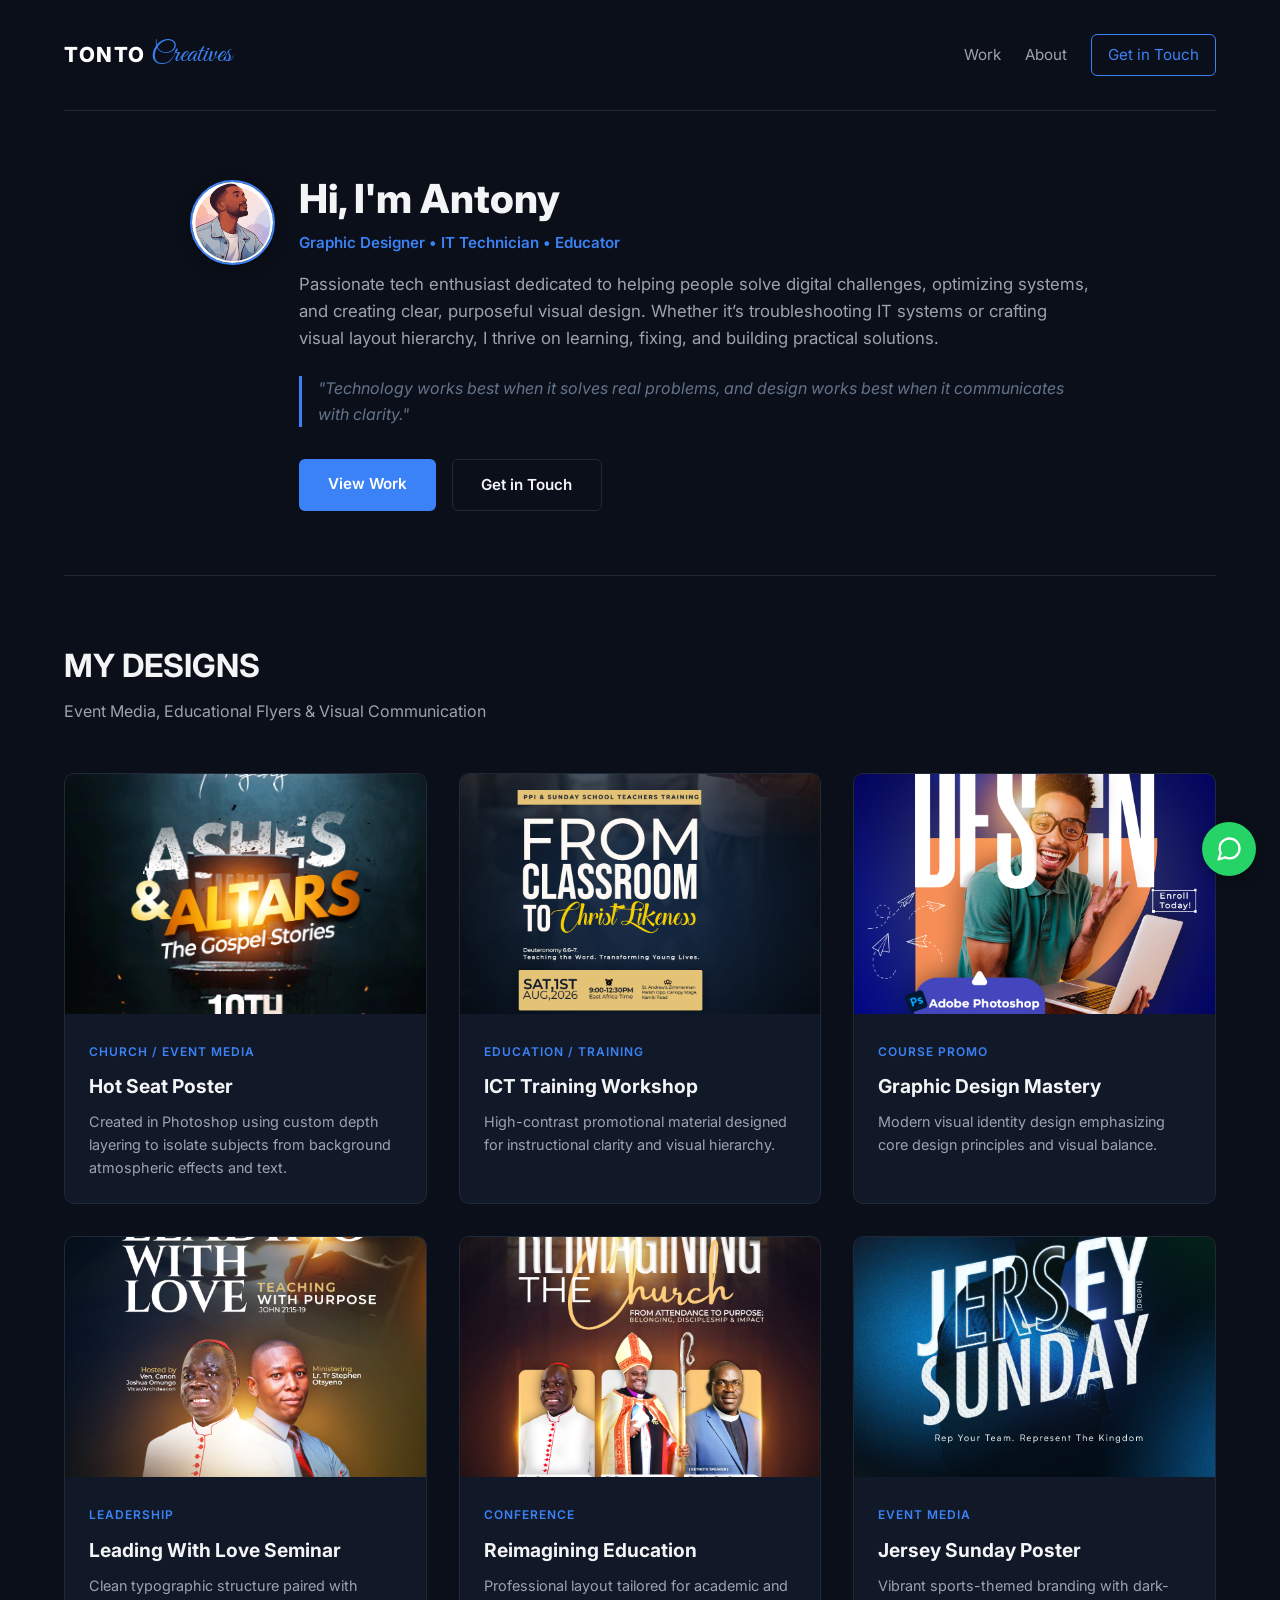
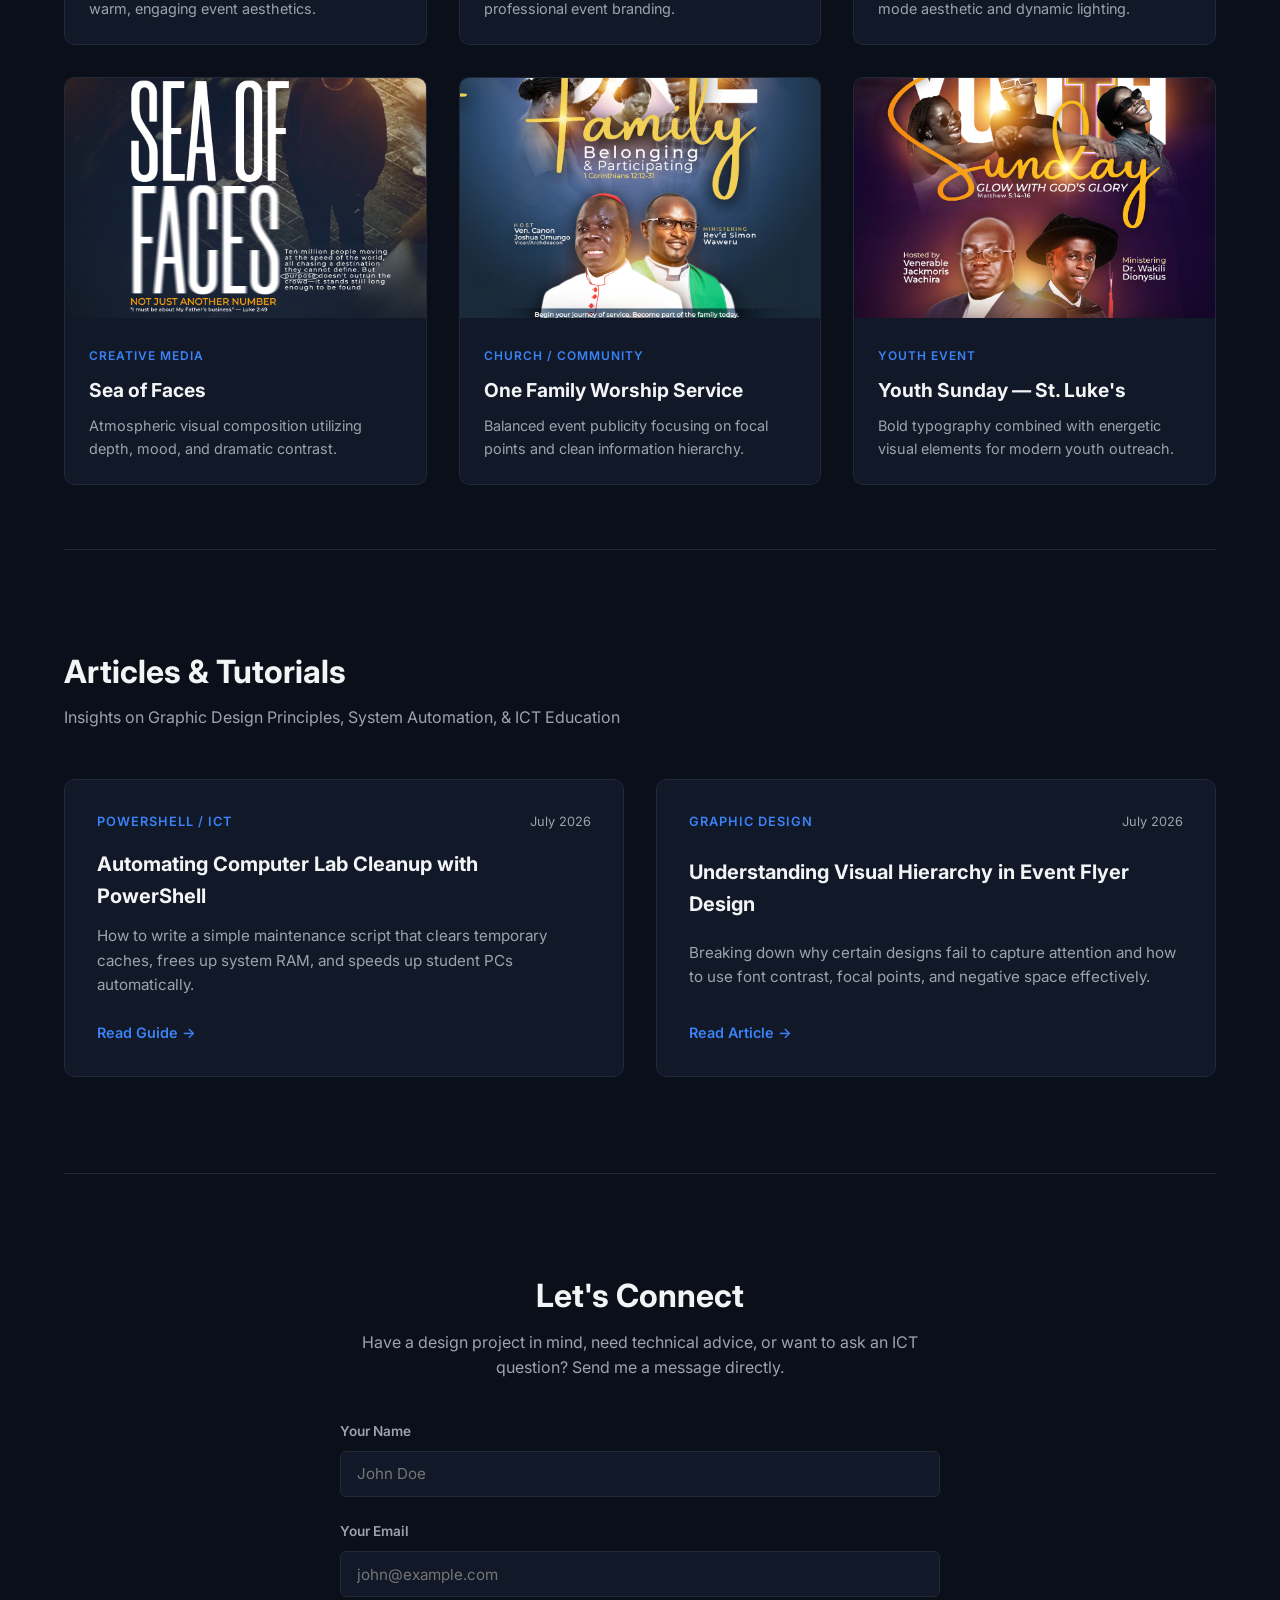
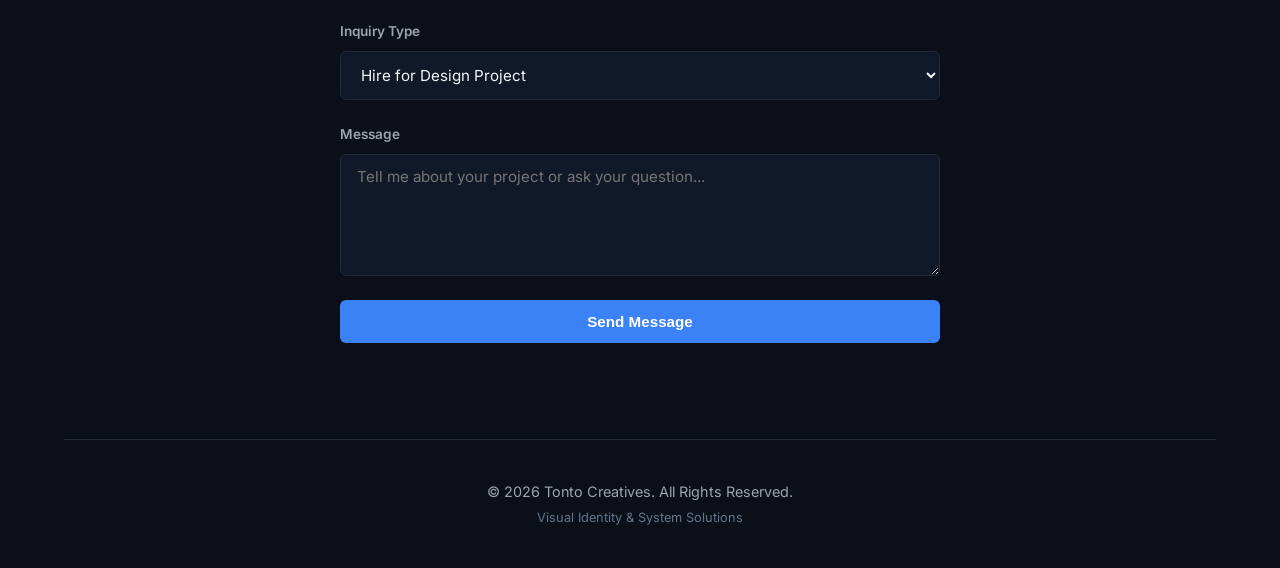
==== index.html @ 59b58585 "Force fix branding header and custom footer" ====
<!DOCTYPE html>
<html lang="en">
<head>
    <meta charset="UTF-8">
    <meta name="viewport" content="width=device-width, initial-scale=1.0">
    <title>Tonto Creatives | Visual Identity & Digital Solutions</title>
    
    <link rel="stylesheet" href="style.css">
    <link rel="preconnect" href="https://fonts.googleapis.com">
    <link rel="preconnect" href="https://fonts.gstatic.com" crossorigin>
    <link href="https://fonts.googleapis.com/css2?family=Great+Vibes&family=Inter:wght@300;400;600;800&display=swap" rel="stylesheet">
</head>
<body>

    <!-- ============================================ -->
    <!--              HEADER NAVIGATION               -->
    <!-- ============================================ -->
    <nav>
    <a href="#" class="nav-logo">TONTO <span class="logo-script">Creatives</span></a>
    <div class="nav-links">
        <a href="#work">Work</a>
        <a href="about.html">About</a>
        <a href="#contact" class="nav-cta">Get in Touch</a>
    </div>
</nav>


    <!-- ============================================ -->
    <!--                  HERO SECTION                -->
    <!-- ============================================ -->
    <section class="hero">
        <div class="hero-container">
            
            <div class="profile-avatar">
                <img src="images/profile.jpg" alt="Antony - Graphic Designer & IT Technician">
            </div>
            
            <div class="hero-text">
                <h1>Hi, I'm Antony</h1>
                <p class="hero-subtitle">Graphic Designer • IT Technician • Educator</p>
                
                <p class="hero-bio">
                    Passionate tech enthusiast dedicated to helping people solve digital challenges, 
                    optimizing systems, and creating clear, purposeful visual design. Whether it’s 
                    troubleshooting IT systems or crafting visual layout hierarchy, I thrive on learning, 
                    fixing, and building practical solutions.
                </p>

                <blockquote class="hero-quote">
                    "Technology works best when it solves real problems, and design works best when it communicates with clarity."
                </blockquote>

                <div class="hero-cta">
                    <a href="#work" class="btn primary">View Work</a>
                    <a href="#contact" class="btn secondary">Get in Touch</a>
                </div>
            </div>

        </div>
    </section>


    <!-- ============================================ -->
    <!--              PORTFOLIO SECTION               -->
    <!-- ============================================ -->
    <section id="work" class="portfolio-section">
        <div class="section-header">
            <h2>MY DESIGNS</h2>
            <p>Event Media, Educational Flyers & Visual Communication</p>
        </div>

        <!-- Dynamic Grid: Rendered automatically by script.js -->
        <div id="portfolio-grid" class="portfolio-grid"></div>
    </section>


    <!-- ============================================ -->
    <!--            BLOG & GUIDES SECTION             -->
    <!-- ============================================ -->
    <section id="blog" class="blog-section">
        <div class="section-header">
            <h2>Articles & Tutorials</h2>
            <p>Insights on Graphic Design Principles, System Automation, & ICT Education</p>
        </div>

        <div class="blog-grid">
            
            <article class="blog-card">
                <div class="blog-meta">
                    <span class="blog-tag">PowerShell / ICT</span>
                    <span class="blog-date">July 2026</span>
                </div>
                <h3>Automating Computer Lab Cleanup with PowerShell</h3>
                <p>How to write a simple maintenance script that clears temporary caches, frees up system RAM, and speeds up student PCs automatically.</p>
                <a href="pc-maintenance-guide.html" class="read-more">Read Guide &rarr;</a>
            </article>

            <article class="blog-card">
                <div class="blog-meta">
                    <span class="blog-tag">Graphic Design</span>
                    <span class="blog-date">July 2026</span>
                </div>
                <h3>Understanding Visual Hierarchy in Event Flyer Design</h3>
                <p>Breaking down why certain designs fail to capture attention and how to use font contrast, focal points, and negative space effectively.</p>
                <a href="#" class="read-more">Read Article &rarr;</a>
            </article>

        </div>
    </section>


    <!-- ============================================ -->
    <!--              CONTACT FORM SECTION            -->
    <!-- ============================================ -->
    <section id="contact" class="contact-section">
        <div class="contact-container">
            <h2>Let's Connect</h2>
            <p>Have a design project in mind, need technical advice, or want to ask an ICT question? Send me a message directly.</p>
            
            <form class="contact-form" action="https://formspree.io/f/xgogbpye" method="POST">
                <div class="form-group">
                    <label for="name">Your Name</label>
                    <input type="text" id="name" name="name" placeholder="John Doe" required>
                </div>
                
                <div class="form-group">
                    <label for="email">Your Email</label>
                    <input type="email" id="email" name="email" placeholder="john@example.com" required>
                </div>

                <div class="form-group">
                    <label for="type">Inquiry Type</label>
                    <select id="type" name="type">
                        <option value="design-project">Hire for Design Project</option>
                        <option value="advice">Request Design Feedback / Advice</option>
                        <option value="ict-question">ICT / System Automation Question</option>
                    </select>
                </div>

                <div class="form-group">
                    <label for="message">Message</label>
                    <textarea id="message" name="message" rows="5" placeholder="Tell me about your project or ask your question..." required></textarea>
                </div>

                <button type="submit" class="btn primary">Send Message</button>
            </form>
        </div>
    </section>


    <!-- ============================================ -->
    <!--                    FOOTER                    -->
    <!-- ============================================ -->
   <footer>
    <div class="footer-container">
        <p>&copy; 2026 Tonto Creatives. All Rights Reserved.</p>
        <p class="footer-subtext">Visual Identity & System Solutions</p>
    </div>
</footer>


    <!-- ============================================ -->
    <!--             IMAGE LIGHTBOX MODAL             -->
    <!-- ============================================ -->
    <div id="image-modal" class="modal">
        <span class="modal-close">&times;</span>
        <div class="modal-content-container">
            <img class="modal-content" id="modal-img" alt="Poster Preview">
            <div class="modal-actions">
                <button id="like-btn" class="like-button">
                    <span class="heart-icon">♥</span> <span id="like-count">Like</span>
                </button>
            </div>
        </div>
    </div>


    <!-- ============================================ -->
    <!--          FLOATING WHATSAPP BUTTON            -->
    <!-- ============================================ -->
    <a href="https://wa.me/254715836373?text=Hi%20Antony,%20I%20saw%20your%20portfolio%20and%20would%20like%20to%20discuss%20a%20project." 
       target="_blank" 
       rel="noopener noreferrer" 
       class="whatsapp-float" 
       aria-label="Chat on WhatsApp">
        <svg xmlns="http://www.w3.org/2000/svg" width="28" height="28" viewBox="0 0 24 24" fill="none" stroke="currentColor" stroke-width="2" stroke-linecap="round" stroke-linejoin="round">
            <path d="M21 11.5a8.38 8.38 0 0 1-.9 3.8 8.5 8.5 0 0 1-7.6 4.7 8.38 8.38 0 0 1-3.8-.9L3 21l1.9-5.7a8.38 8.38 0 0 1-.9-3.8 8.5 8.5 0 0 1 4.7-7.6 8.38 8.38 0 0 1 3.8-.9h.5a8.48 8.48 0 0 1 8 8v.5z"></path>
        </svg>
    </a>

    <!-- Load JavaScript at bottom of body for fast rendering -->
    <script src="script.js"></script>
</body>
</html>
---- style.css ----
/* ==========================================================================
   1. GLOBAL VARIABLES & DESIGN SYSTEM
   ========================================================================== */
:root {
    --bg-color: #0b0f19;
    --card-bg: #111827;
    --text-primary: #f3f4f6;
    --text-secondary: #9ca3af;
    --text-muted: #64748b;
    --accent: #3b82f6;
    --accent-hover: #60a5fa;
    --border-color: #1f2937;
    --font-main: 'Inter', -apple-system, BlinkMacSystemFont, sans-serif;
    --font-script: 'Great Vibes', cursive;
}

/* Base Reset */
* {
    margin: 0;
    padding: 0;
    box-sizing: border-box;
}

body {
    background-color: var(--bg-color);
    color: var(--text-primary);
    font-family: var(--font-main);
    line-height: 1.6;
    padding: 0 5%;
}


/* ==========================================================================
   2. HEADER & NAVIGATION
   ========================================================================== */
nav {
    display: flex;
    justify-content: space-between;
    align-items: center;
    padding: 2rem 0;
    border-bottom: 1px solid var(--border-color);
    gap: 1rem;
    flex-wrap: wrap;
}

/* Studio Logo Branding */
.nav-logo {
    font-family: var(--font-main);
    font-weight: 800;
    font-size: 1.3rem;
    letter-spacing: 1.5px;
    text-decoration: none;
    color: #ffffff;
    display: flex;
    align-items: center;
    gap: 0.35rem;
    white-space: nowrap;
}

/* Script Font for "Creatives" */
.logo-script {
    font-family: var(--font-script);
    font-weight: 400;
    font-size: 1.8rem;
    color: var(--accent);
    text-transform: none;
    letter-spacing: 0;
}

.nav-links {
    display: flex;
    align-items: center;
    gap: 1.5rem;
    flex-wrap: wrap;
}

.nav-links a {
    color: var(--text-secondary);
    text-decoration: none;
    font-size: 0.95rem;
    transition: color 0.3s ease;
    white-space: nowrap;
}

.nav-links a:hover {
    color: var(--text-primary);
}

.nav-cta {
    border: 1px solid var(--accent);
    padding: 0.5rem 1rem;
    border-radius: 6px;
    color: var(--accent) !important;
    white-space: nowrap;
    transition: all 0.3s ease;
}

.nav-cta:hover {
    background-color: var(--accent);
    color: #ffffff !important;
}


/* ==========================================================================
   3. HERO SECTION
   ========================================================================== */
.hero {
    padding: 4rem 0;
}

.hero-container {
    display: flex;
    flex-direction: row;
    align-items: flex-start;
    gap: 1.5rem;
    max-width: 900px;
    margin: 0 auto;
}

.profile-avatar {
    width: 85px;
    height: 85px;
    aspect-ratio: 1 / 1;
    border-radius: 50%;
    overflow: hidden;
    border: 2px solid var(--accent);
    box-shadow: 0 4px 15px rgba(0, 0, 0, 0.3);
    flex-shrink: 0;
    margin-top: 5px;
}

.profile-avatar img {
    width: 100%;
    height: 100%;
    display: block;
    object-fit: cover;
    object-position: center;
}

.hero-text {
    flex: 1;
}

.tagline {
    color: var(--accent);
    font-weight: 600;
    font-size: 0.85rem;
    letter-spacing: 2px;
    margin-bottom: 0.5rem;
}

.hero h1 {
    font-size: 2.5rem;
    font-weight: 800;
    line-height: 1.2;
    margin-bottom: 0.5rem;
}

.hero-subtitle {
    color: var(--accent);
    font-weight: 600;
    font-size: 0.95rem;
    margin-bottom: 1rem;
}

.hero-bio {
    font-size: 1.05rem;
    color: var(--text-secondary);
    margin-bottom: 1.5rem;
}

.hero-quote {
    font-style: italic;
    color: var(--text-muted);
    border-left: 3px solid var(--accent);
    padding-left: 1rem;
    margin-bottom: 2rem;
}

.hero-cta {
    display: flex;
    gap: 1rem;
}


/* ==========================================================================
   4. BUTTON STYLES
   ========================================================================== */
.btn {
    display: inline-block;
    padding: 0.8rem 1.8rem;
    border-radius: 6px;
    text-decoration: none;
    font-weight: 600;
    font-size: 0.95rem;
    transition: all 0.3s ease;
    cursor: pointer;
    border: none;
    white-space: nowrap;
}

.btn.primary {
    background-color: var(--accent);
    color: #ffffff;
}

.btn.primary:hover {
    background-color: var(--accent-hover);
}

.btn.secondary {
    background-color: transparent;
    color: var(--text-primary);
    border: 1px solid var(--border-color);
}

.btn.secondary:hover {
    border-color: var(--text-secondary);
}


/* ==========================================================================
   5. PORTFOLIO SECTION
   ========================================================================== */
.portfolio-section {
    padding: 4rem 0;
    border-top: 1px solid var(--border-color);
}

.section-header {
    margin-bottom: 3rem;
}

.section-header h2 {
    font-size: 2rem;
    margin-bottom: 0.5rem;
}

.section-header p {
    color: var(--text-secondary);
}

.portfolio-grid {
    display: grid;
    grid-template-columns: repeat(auto-fit, minmax(320px, 1fr));
    gap: 2rem;
}

.portfolio-card {
    background-color: var(--card-bg);
    border: 1px solid var(--border-color);
    border-radius: 10px;
    overflow: hidden;
    transition: transform 0.3s ease, border-color 0.3s ease;
}

.portfolio-card:hover {
    transform: translateY(-5px);
    border-color: var(--accent);
}

.card-image img {
    width: 100%;
    height: 240px;
    object-fit: cover;
    display: block;
}

.card-info {
    padding: 1.5rem;
}

.card-info .category {
    font-size: 0.75rem;
    text-transform: uppercase;
    letter-spacing: 1px;
    color: var(--accent);
    font-weight: 600;
}

.card-info h3 {
    margin: 0.5rem 0;
    font-size: 1.2rem;
}

.card-info p {
    color: var(--text-secondary);
    font-size: 0.9rem;
}


/* ==========================================================================
   6. BLOG SECTION
   ========================================================================== */
.blog-section {
    padding: 6rem 0;
    border-top: 1px solid var(--border-color);
}

.blog-grid {
    display: grid;
    grid-template-columns: repeat(auto-fit, minmax(300px, 1fr));
    gap: 2rem;
}

.blog-card {
    background-color: var(--card-bg);
    border: 1px solid var(--border-color);
    padding: 2rem;
    border-radius: 10px;
    display: flex;
    flex-direction: column;
    justify-content: space-between;
    transition: border-color 0.3s ease;
}

.blog-card:hover {
    border-color: var(--accent);
}

.blog-meta {
    display: flex;
    justify-content: space-between;
    font-size: 0.8rem;
    margin-bottom: 1rem;
}

.blog-tag {
    color: var(--accent);
    font-weight: 600;
    text-transform: uppercase;
    letter-spacing: 1px;
}

.blog-date {
    color: var(--text-secondary);
}

.blog-card h3 {
    font-size: 1.25rem;
    margin-bottom: 0.75rem;
}

.blog-card p {
    color: var(--text-secondary);
    font-size: 0.95rem;
    margin-bottom: 1.5rem;
}

.read-more {
    color: var(--accent);
    text-decoration: none;
    font-weight: 600;
    font-size: 0.9rem;
}


/* ==========================================================================
   7. CONTACT SECTION & FORMS
   ========================================================================== */
.contact-section {
    padding: 6rem 0;
    border-top: 1px solid var(--border-color);
}

.contact-container {
    max-width: 600px;
    margin: 0 auto;
}

.contact-container h2 {
    font-size: 2rem;
    margin-bottom: 0.5rem;
    text-align: center;
}

.contact-container p {
    color: var(--text-secondary);
    text-align: center;
    margin-bottom: 2.5rem;
}

.contact-form {
    display: flex;
    flex-direction: column;
    gap: 1.5rem;
}

.form-group {
    display: flex;
    flex-direction: column;
    gap: 0.5rem;
}

.form-group label {
    font-size: 0.85rem;
    font-weight: 600;
    color: var(--text-secondary);
}

.form-group input,
.form-group select,
.form-group textarea {
    background-color: var(--card-bg);
    border: 1px solid var(--border-color);
    color: var(--text-primary);
    padding: 0.8rem 1rem;
    border-radius: 6px;
    font-family: inherit;
    font-size: 0.95rem;
}

.form-group input:focus,
.form-group select:focus,
.form-group textarea:focus {
    outline: none;
    border-color: var(--accent);
}


/* ==========================================================================
   8. AUTHOR BIO BOX (FOR BLOG / TUTORIAL PAGES)
   ========================================================================== */
.author-box {
    display: flex;
    align-items: center;
    gap: 1.5rem;
    background: #0f172a;
    border: 1px solid #1e293b;
    border-radius: 8px;
    padding: 1.75rem;
    margin: 3rem 0;
}

.author-avatar {
    width: 80px;
    height: 80px;
    max-width: 100%;
    border-radius: 50%;
    object-fit: cover;
    border: 2px solid var(--accent);
    flex-shrink: 0;
}

.author-label {
    font-size: 0.75rem;
    font-weight: 800;
    color: var(--accent);
    letter-spacing: 0.05em;
}

.author-name {
    font-size: 1.25rem;
    color: #ffffff;
    margin: 0.25rem 0 0.5rem 0;
}

.author-bio {
    color: var(--text-secondary);
    font-size: 0.95rem;
    line-height: 1.5;
    margin-bottom: 0.75rem;
}

.author-links {
    font-size: 0.875rem;
}

.author-links a {
    color: var(--accent-hover);
    text-decoration: none;
    font-weight: 600;
}

.author-links a:hover {
    text-decoration: underline;
}


/* ==========================================================================
   9. LIGHTBOX MODAL
   ========================================================================== */
.modal {
    display: none;
    position: fixed;
    z-index: 2000;
    padding-top: 30px;
    left: 0;
    top: 0;
    width: 100%;
    height: 100%;
    overflow: auto;
    background-color: rgba(0, 0, 0, 0.9);
    backdrop-filter: blur(5px);
}

.modal-content-container {
    margin: auto;
    display: flex;
    flex-direction: column;
    align-items: center;
    max-width: 90%;
    max-height: 85vh;
}

.modal-content {
    max-width: 100%;
    max-height: 75vh;
    border-radius: 8px;
    box-shadow: 0 10px 30px rgba(0,0,0,0.8);
    object-fit: contain;
}

.modal-close {
    position: absolute;
    top: 15px;
    right: 35px;
    color: #f1f1f1;
    font-size: 40px;
    font-weight: bold;
    cursor: pointer;
}

.modal-close:hover {
    color: var(--accent);
}

.modal-actions {
    margin-top: 15px;
}

.like-button {
    background-color: var(--card-bg);
    border: 1px solid var(--border-color);
    color: var(--text-primary);
    padding: 0.6rem 1.5rem;
    border-radius: 30px;
    font-size: 1rem;
    cursor: pointer;
    display: flex;
    align-items: center;
    gap: 8px;
    transition: all 0.3s ease;
}

.like-button .heart-icon {
    font-size: 1.2rem;
    color: var(--text-secondary);
}

.like-button.liked {
    border-color: #ef4444;
    background-color: rgba(239, 68, 68, 0.1);
}

.like-button.liked .heart-icon {
    color: #ef4444;
    transform: scale(1.2);
}


/* ==========================================================================
   10. WHATSAPP INTEGRATION
   ========================================================================== */
.whatsapp-btn {
    background-color: #25D366;
    color: #ffffff;
    font-weight: 600;
    padding: 0.75rem 1.5rem;
    border-radius: 6px;
    text-decoration: none;
    display: inline-flex;
    align-items: center;
    gap: 0.5rem;
    transition: background-color 0.2s ease, transform 0.2s ease;
}

.whatsapp-btn:hover {
    background-color: #1da851;
    transform: translateY(-2px);
}

.whatsapp-float {
    position: fixed;
    bottom: 24px;
    right: 24px;
    width: 54px;
    height: 54px;
    background-color: #25D366;
    color: #ffffff;
    border-radius: 50%;
    display: flex;
    align-items: center;
    justify-content: center;
    box-shadow: 0 4px 12px rgba(0, 0, 0, 0.3);
    z-index: 1000;
    transition: transform 0.2s ease, background-color 0.2s ease;
}

.whatsapp-float:hover {
    background-color: #1da851;
    transform: scale(1.1);
}


/* ==========================================================================
   11. FOOTER
   ========================================================================== */
footer {
    padding: 2.5rem 0;
    text-align: center;
    border-top: 1px solid var(--border-color);
    color: var(--text-secondary);
    font-size: 0.9rem;
}

.footer-subtext {
    font-size: 0.8rem;
    margin-top: 0.3rem;
    color: var(--text-muted);
}


/* ==========================================================================
   12. MEDIA QUERIES (MOBILE RESPONSIVENESS)
   ========================================================================== */
@media (max-width: 768px) {
    nav {
        flex-direction: column;
        align-items: flex-start;
    }

    .nav-links {
        margin-top: 1rem;
        width: 100%;
    }

    .hero-container {
        flex-direction: column;
        align-items: center;
        text-align: center;
    }

    .hero-cta {
        flex-direction: column;
    }

    .btn {
        width: 100%;
        text-align: center;
    }
}

@media (max-width: 600px) {
    .author-box {
        flex-direction: column;
        text-align: center;
        padding: 1.25rem;
    }

    .author-avatar {
        width: 64px;
        height: 64px;
    }
}
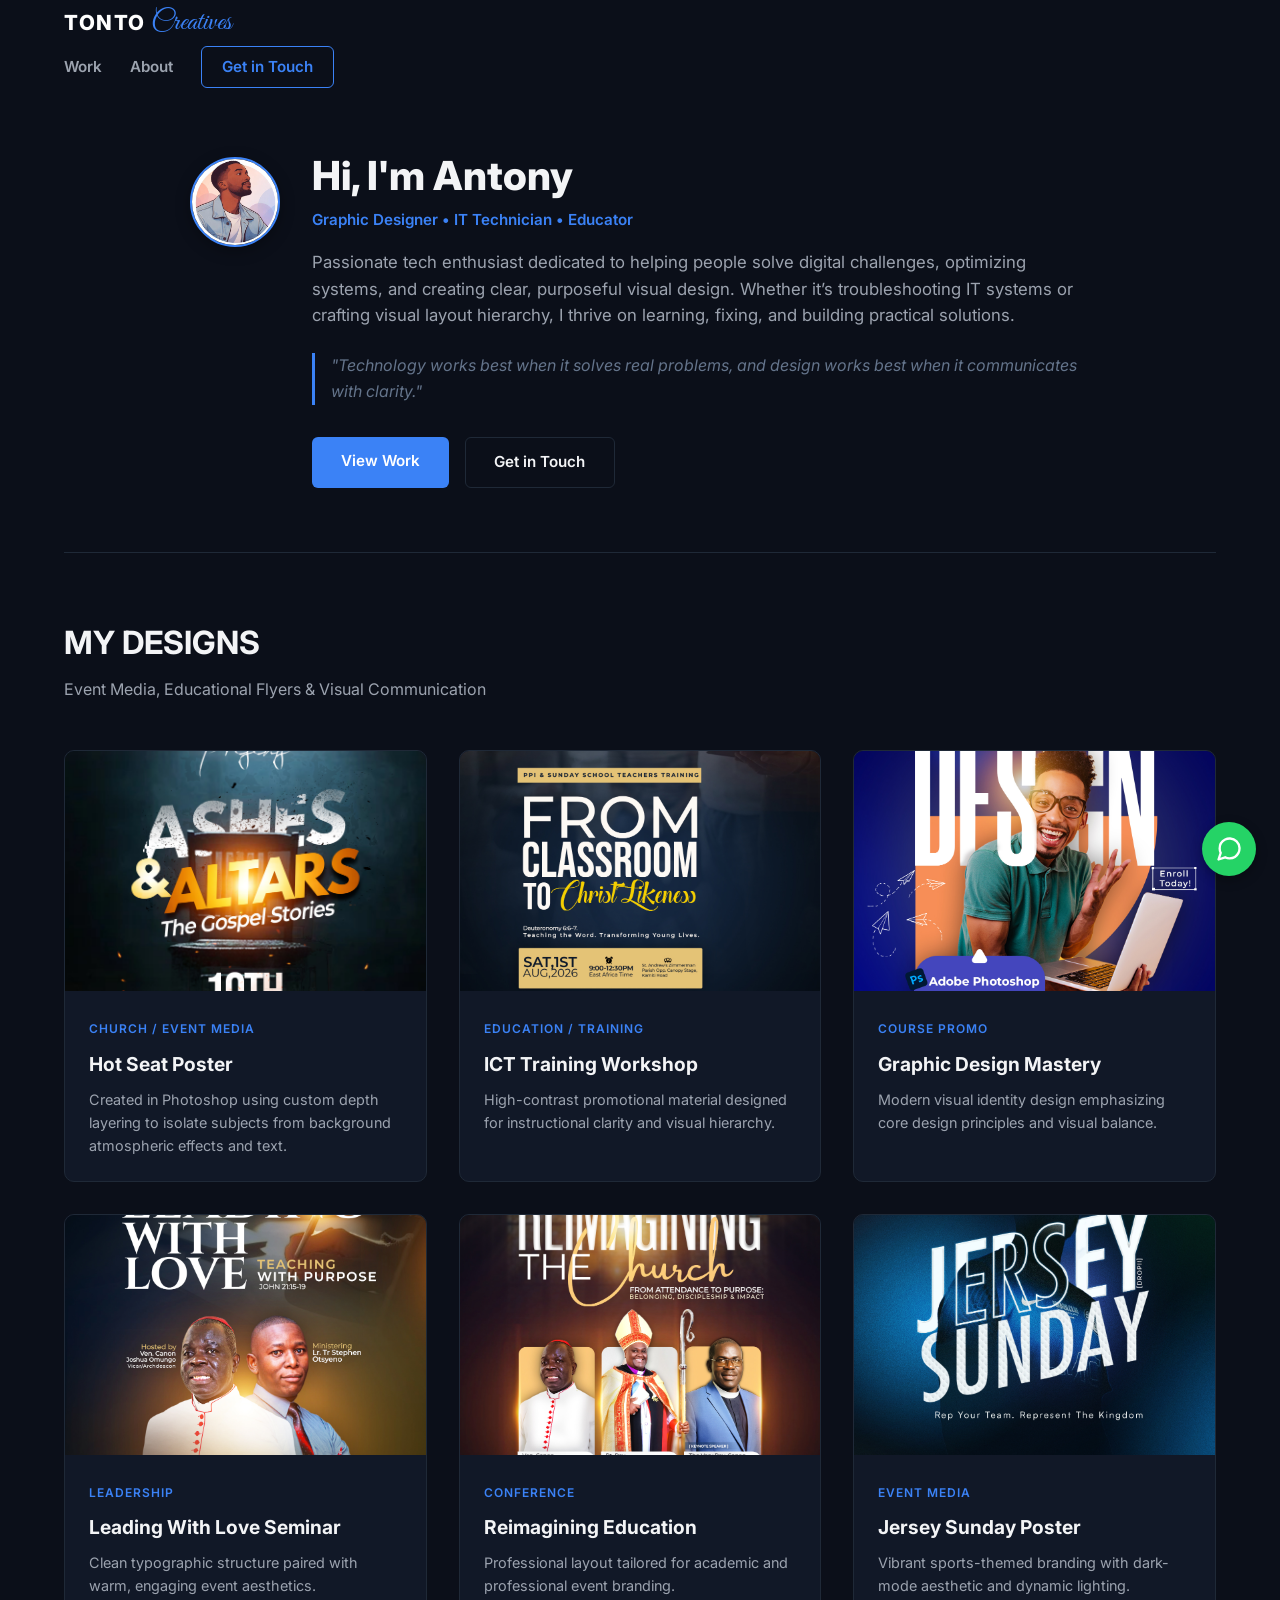
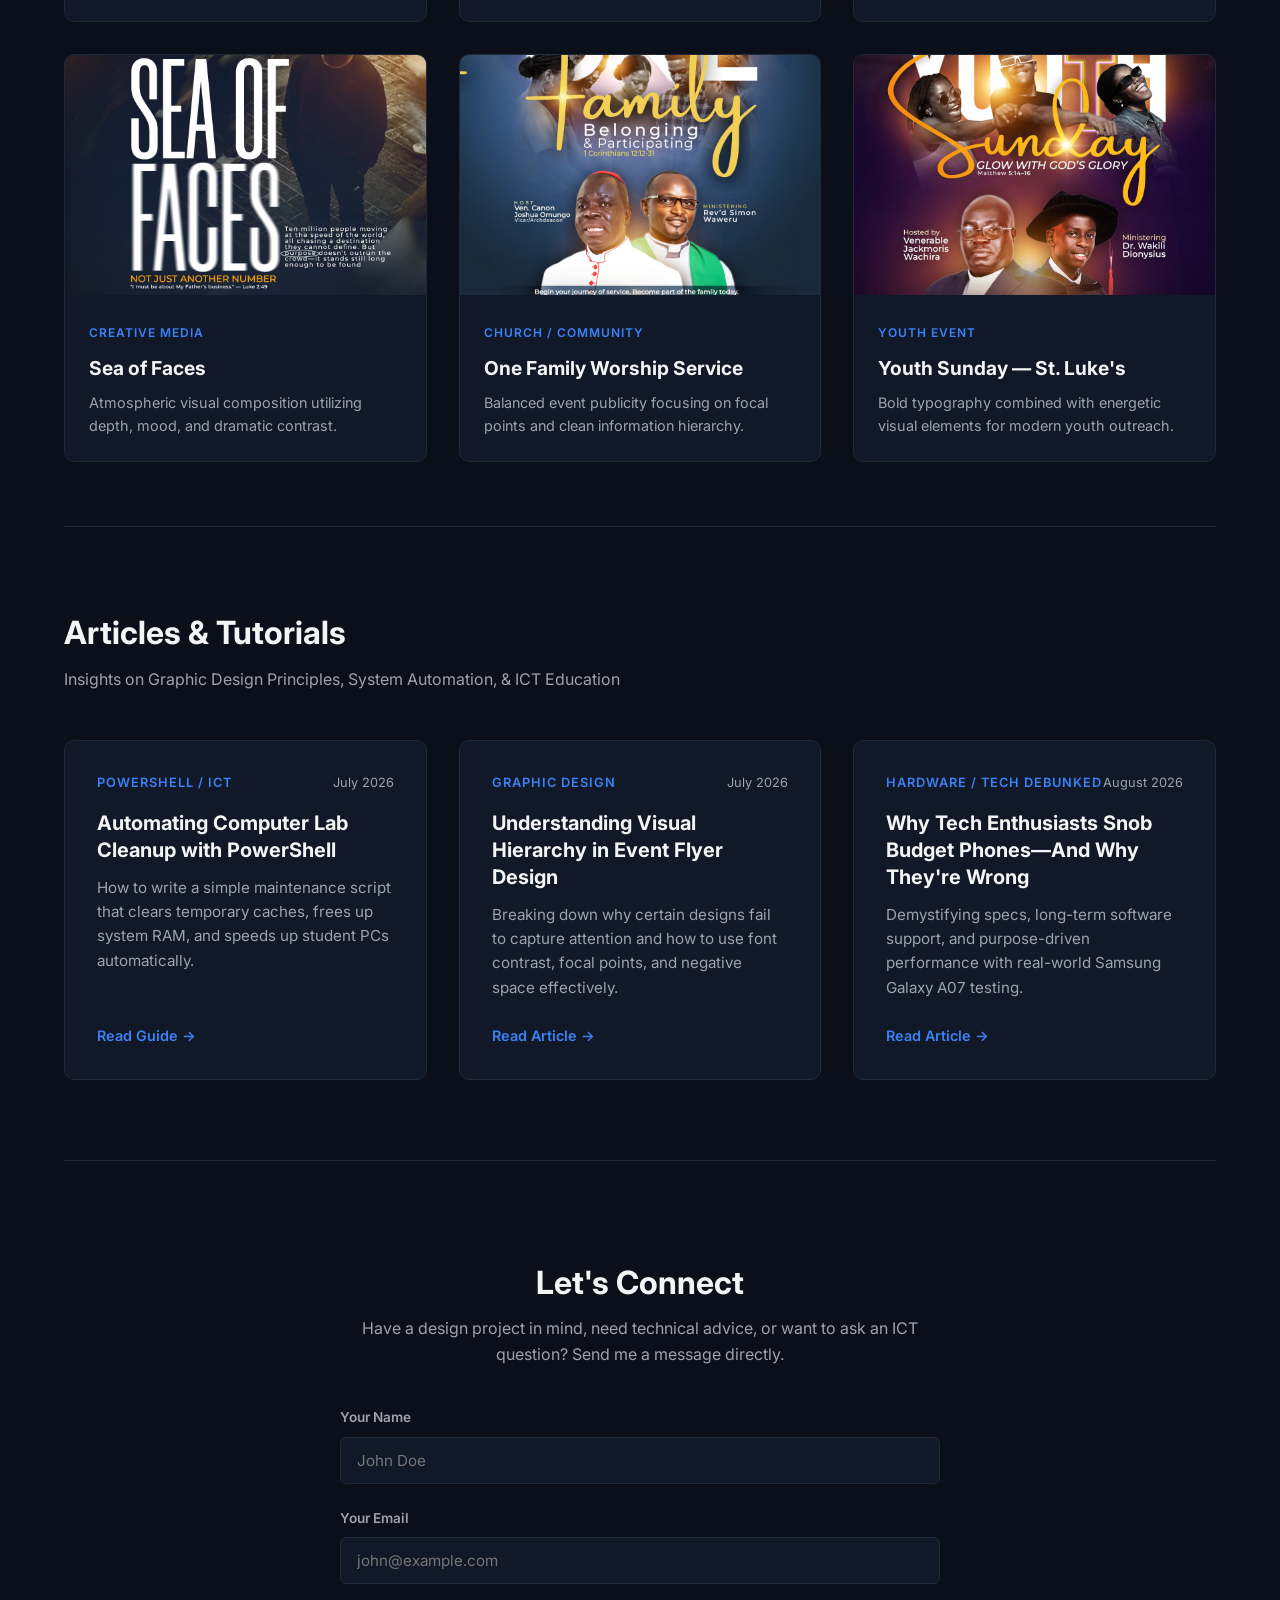
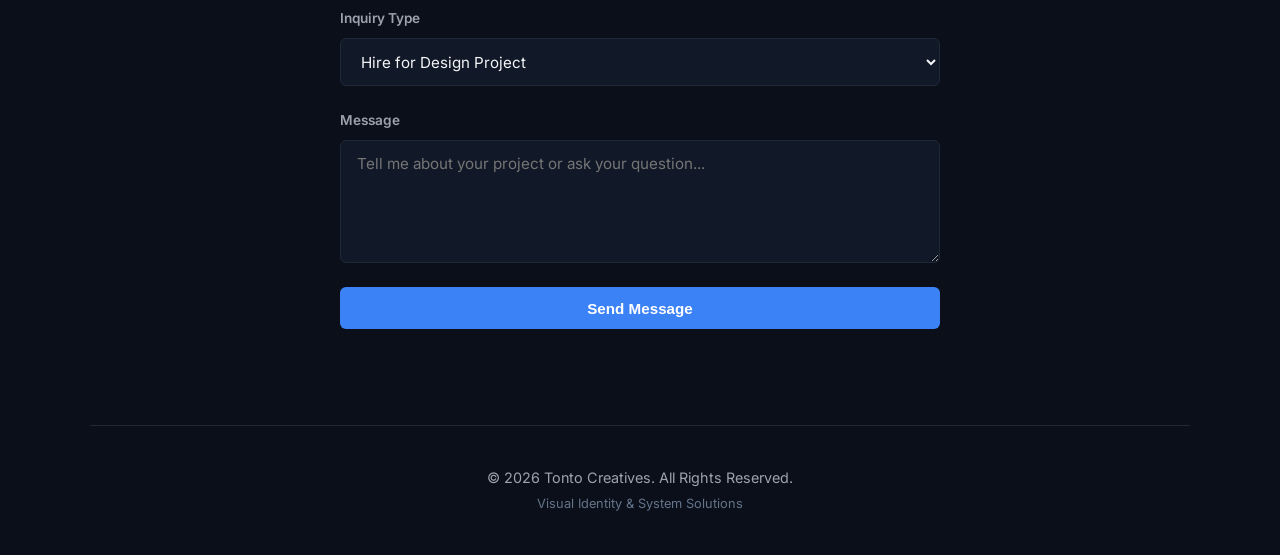
==== commit 8137434b: "Fix navbar html structure across pages and add Samsung A07 article card" ====
--- a/index.html
+++ b/index.html
@@ -15,12 +15,14 @@
     <!-- ============================================ -->
     <!--              HEADER NAVIGATION               -->
     <!-- ============================================ -->
-    <nav>
-    <a href="#" class="nav-logo">TONTO <span class="logo-script">Creatives</span></a>
+<nav>
+    <a href="index.html" class="nav-logo">
+        TONTO <span class="logo-script">Creatives</span>
+    </a>
     <div class="nav-links">
-        <a href="#work">Work</a>
+        <a href="index.html#work">Work</a>
         <a href="about.html">About</a>
-        <a href="#contact" class="nav-cta">Get in Touch</a>
+        <a href="index.html#contact" class="nav-cta">Get in Touch</a>
     </div>
 </nav>
 
@@ -77,35 +79,56 @@
     <!-- ============================================ -->
     <!--            BLOG & GUIDES SECTION             -->
     <!-- ============================================ -->
-    <section id="blog" class="blog-section">
-        <div class="section-header">
-            <h2>Articles & Tutorials</h2>
-            <p>Insights on Graphic Design Principles, System Automation, & ICT Education</p>
-        </div>
-
-        <div class="blog-grid">
-            
-            <article class="blog-card">
+  <!-- Blog / Writing Section -->
+<section id="blog" class="blog-section">
+    <div class="section-header">
+        <h2>Articles & Tutorials</h2>
+        <p>Insights on Graphic Design Principles, System Automation, & ICT Education</p>
+    </div>
+
+    <div class="blog-grid">
+        
+        <!-- Card 1: PowerShell Lab Cleanup -->
+        <article class="blog-card">
+            <div>
                 <div class="blog-meta">
-                    <span class="blog-tag">PowerShell / ICT</span>
+                    <span class="blog-tag">POWERSHELL / ICT</span>
                     <span class="blog-date">July 2026</span>
                 </div>
                 <h3>Automating Computer Lab Cleanup with PowerShell</h3>
                 <p>How to write a simple maintenance script that clears temporary caches, frees up system RAM, and speeds up student PCs automatically.</p>
-                <a href="pc-maintenance-guide.html" class="read-more">Read Guide &rarr;</a>
-            </article>
-
-            <article class="blog-card">
+            </div>
+            <a href="article.html" class="read-more">Read Guide &rarr;</a>
+        </article>
+
+        <!-- Card 2: Visual Hierarchy -->
+        <article class="blog-card">
+            <div>
                 <div class="blog-meta">
-                    <span class="blog-tag">Graphic Design</span>
+                    <span class="blog-tag">GRAPHIC DESIGN</span>
                     <span class="blog-date">July 2026</span>
                 </div>
                 <h3>Understanding Visual Hierarchy in Event Flyer Design</h3>
                 <p>Breaking down why certain designs fail to capture attention and how to use font contrast, focal points, and negative space effectively.</p>
-                <a href="#" class="read-more">Read Article &rarr;</a>
-            </article>
-
-        </div>
+            </div>
+            <a href="flyer-hierarchy.html" class="read-more">Read Article &rarr;</a>
+        </article>
+
+        <!-- Card 3: Samsung Galaxy A07 Review & Tech Breakdown -->
+        <article class="blog-card">
+            <div>
+                <div class="blog-meta">
+                    <span class="blog-tag">HARDWARE / TECH DEBUNKED</span>
+                    <span class="blog-date">August 2026</span>
+                </div>
+                <h3>Why Tech Enthusiasts Snob Budget Phones—And Why They're Wrong</h3>
+                <p>Demystifying specs, long-term software support, and purpose-driven performance with real-world Samsung Galaxy A07 testing.</p>
+            </div>
+            <a href="samsung-a07.html" class="read-more">Read Article &rarr;</a>
+        </article>
+
+    </div>
+</section>
     </section>
 
 
--- a/style.css
+++ b/style.css
@@ -31,19 +31,22 @@
 
 
 /* ==========================================================================
+   2. HEADER & NAVIGATION (FIXED SPACING)
+   ========================================================================== */
+n/* ==========================================================================
    2. HEADER & NAVIGATION
    ========================================================================== */
 nav {
     display: flex;
     justify-content: space-between;
     align-items: center;
-    padding: 2rem 0;
+    padding: 1.5rem 0;
     border-bottom: 1px solid var(--border-color);
-    gap: 1rem;
-    flex-wrap: wrap;
-}
-
-/* Studio Logo Branding */
+    max-width: 1100px;
+    margin: 0 auto;
+    width: 100%;
+}
+
 .nav-logo {
     font-family: var(--font-main);
     font-weight: 800;
@@ -57,7 +60,6 @@
     white-space: nowrap;
 }
 
-/* Script Font for "Creatives" */
 .logo-script {
     font-family: var(--font-script);
     font-weight: 400;
@@ -70,14 +72,14 @@
 .nav-links {
     display: flex;
     align-items: center;
-    gap: 1.5rem;
-    flex-wrap: wrap;
+    gap: 1.75rem;
 }
 
 .nav-links a {
     color: var(--text-secondary);
     text-decoration: none;
     font-size: 0.95rem;
+    font-weight: 600;
     transition: color 0.3s ease;
     white-space: nowrap;
 }
@@ -88,7 +90,7 @@
 
 .nav-cta {
     border: 1px solid var(--accent);
-    padding: 0.5rem 1rem;
+    padding: 0.5rem 1.25rem;
     border-radius: 6px;
     color: var(--accent) !important;
     white-space: nowrap;
@@ -102,24 +104,24 @@
 
 
 /* ==========================================================================
-   3. HERO SECTION
-   ========================================================================== */
-.hero {
+   3. HERO & ABOUT PAGE SECTION
+   ========================================================================== */
+.hero, .about-section {
     padding: 4rem 0;
 }
 
-.hero-container {
+.hero-container, .about-container {
     display: flex;
     flex-direction: row;
     align-items: flex-start;
-    gap: 1.5rem;
+    gap: 2rem;
     max-width: 900px;
     margin: 0 auto;
 }
 
 .profile-avatar {
-    width: 85px;
-    height: 85px;
+    width: 90px;
+    height: 90px;
     aspect-ratio: 1 / 1;
     border-radius: 50%;
     overflow: hidden;
@@ -290,17 +292,18 @@
 
 
 /* ==========================================================================
-   6. BLOG SECTION
+   6. BLOG SECTION & ARTICLE GRID
    ========================================================================== */
 .blog-section {
-    padding: 6rem 0;
+    padding: 5rem 0;
     border-top: 1px solid var(--border-color);
 }
 
 .blog-grid {
     display: grid;
-    grid-template-columns: repeat(auto-fit, minmax(300px, 1fr));
+    grid-template-columns: repeat(auto-fit, minmax(320px, 1fr));
     gap: 2rem;
+    margin-top: 2rem;
 }
 
 .blog-card {
@@ -311,11 +314,12 @@
     display: flex;
     flex-direction: column;
     justify-content: space-between;
-    transition: border-color 0.3s ease;
+    transition: border-color 0.3s ease, transform 0.3s ease;
 }
 
 .blog-card:hover {
     border-color: var(--accent);
+    transform: translateY(-3px);
 }
 
 .blog-meta {
@@ -339,6 +343,7 @@
 .blog-card h3 {
     font-size: 1.25rem;
     margin-bottom: 0.75rem;
+    line-height: 1.35;
 }
 
 .blog-card p {
@@ -347,11 +352,16 @@
     margin-bottom: 1.5rem;
 }
 
-.read-more {
+.read-more, .blog-link {
     color: var(--accent);
     text-decoration: none;
     font-weight: 600;
     font-size: 0.9rem;
+}
+
+.read-more:hover, .blog-link:hover {
+    color: var(--accent-hover);
+    text-decoration: underline;
 }
 
 
@@ -419,14 +429,14 @@
 
 
 /* ==========================================================================
-   8. AUTHOR BIO BOX (FOR BLOG / TUTORIAL PAGES)
+   8. AUTHOR BIO BOX (FOR BLOG PAGES)
    ========================================================================== */
 .author-box {
     display: flex;
     align-items: center;
     gap: 1.5rem;
-    background: #0f172a;
-    border: 1px solid #1e293b;
+    background: var(--card-bg);
+    border: 1px solid var(--border-color);
     border-radius: 8px;
     padding: 1.75rem;
     margin: 3rem 0;
@@ -612,6 +622,8 @@
     border-top: 1px solid var(--border-color);
     color: var(--text-secondary);
     font-size: 0.9rem;
+    max-width: 1100px;
+    margin: 0 auto;
 }
 
 .footer-subtext {
@@ -622,20 +634,20 @@
 
 
 /* ==========================================================================
-   12. MEDIA QUERIES (MOBILE RESPONSIVENESS)
+   12. MEDIA QUERIES (RESPONSIVENESS)
    ========================================================================== */
 @media (max-width: 768px) {
-    nav {
-        flex-direction: column;
-        align-items: flex-start;
+    nav, .navbar {
+        flex-direction: row;
+        justify-content: space-between;
+        align-items: center;
     }
 
     .nav-links {
-        margin-top: 1rem;
-        width: 100%;
-    }
-
-    .hero-container {
+        gap: 1rem;
+    }
+
+    .hero-container, .about-container {
         flex-direction: column;
         align-items: center;
         text-align: center;
@@ -652,6 +664,14 @@
 }
 
 @media (max-width: 600px) {
+    .nav-links {
+        gap: 0.75rem;
+    }
+
+    .nav-links a {
+        font-size: 0.85rem;
+    }
+
     .author-box {
         flex-direction: column;
         text-align: center;
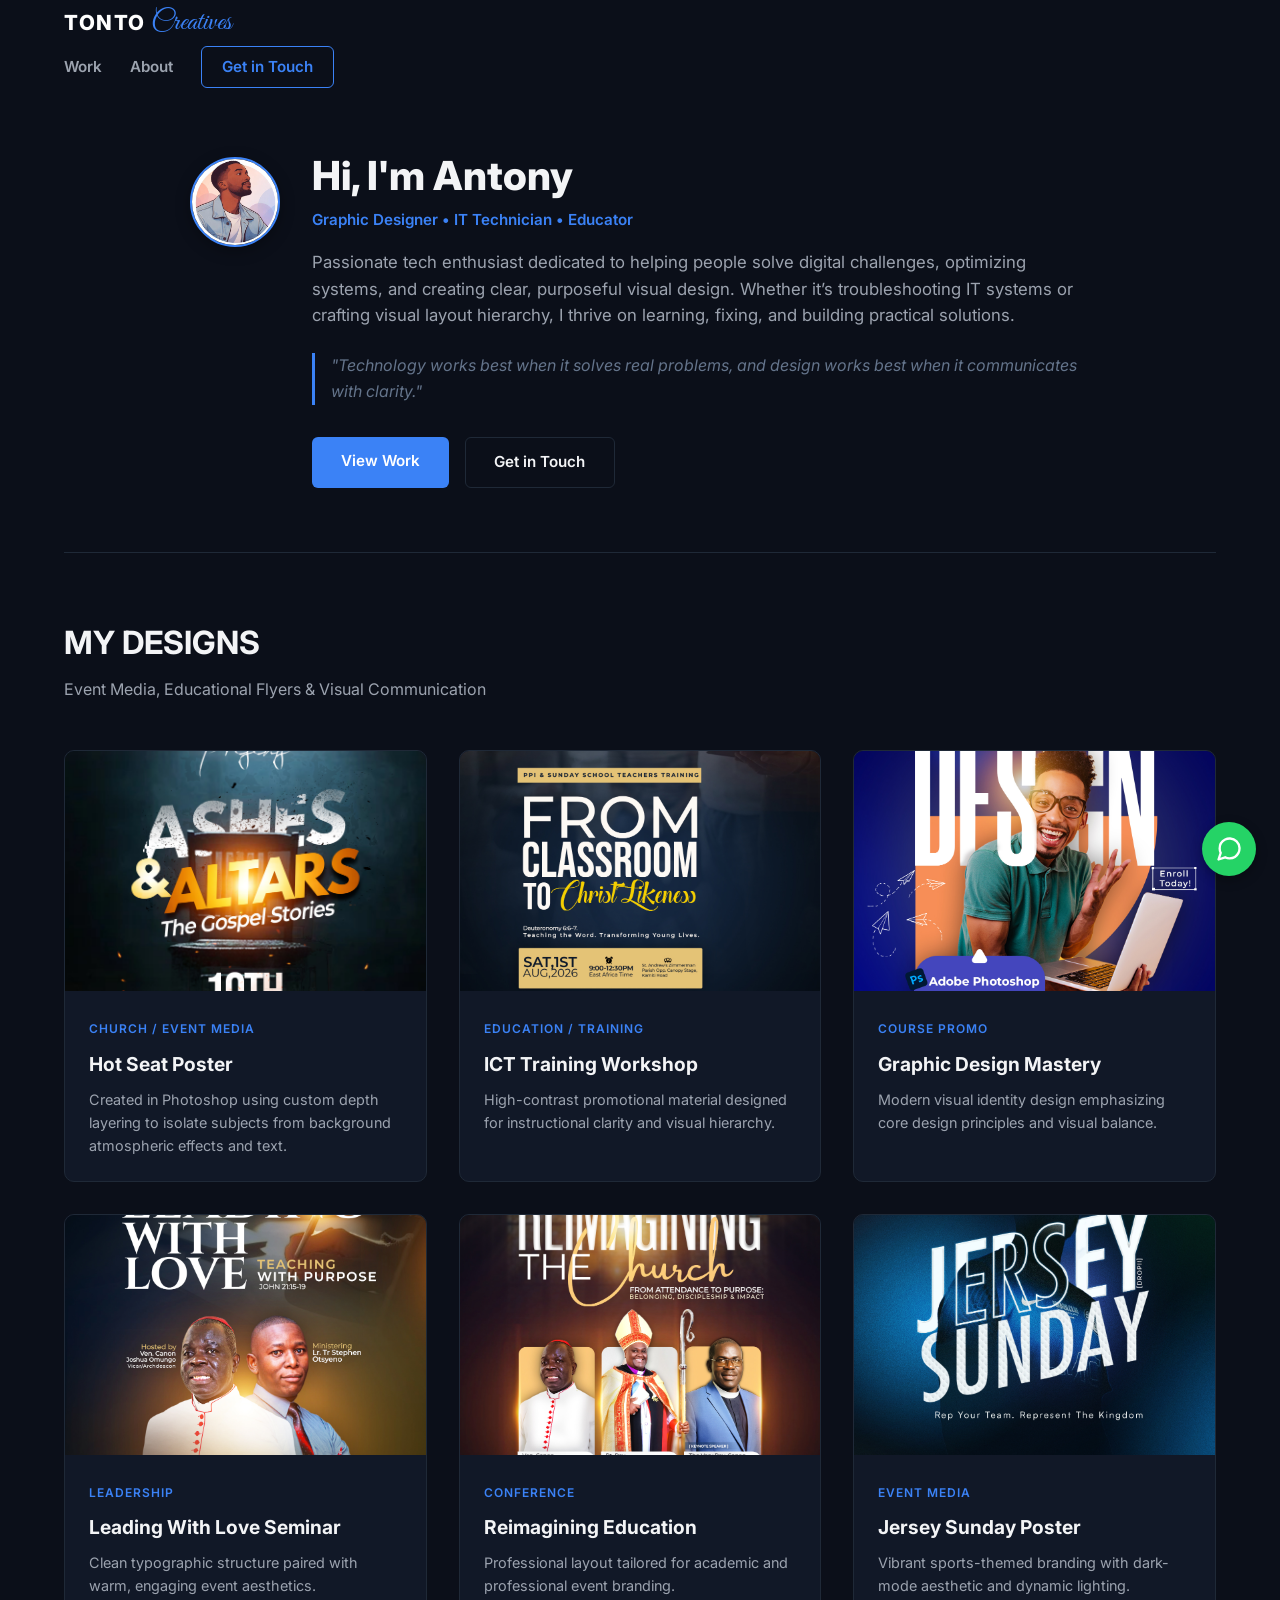
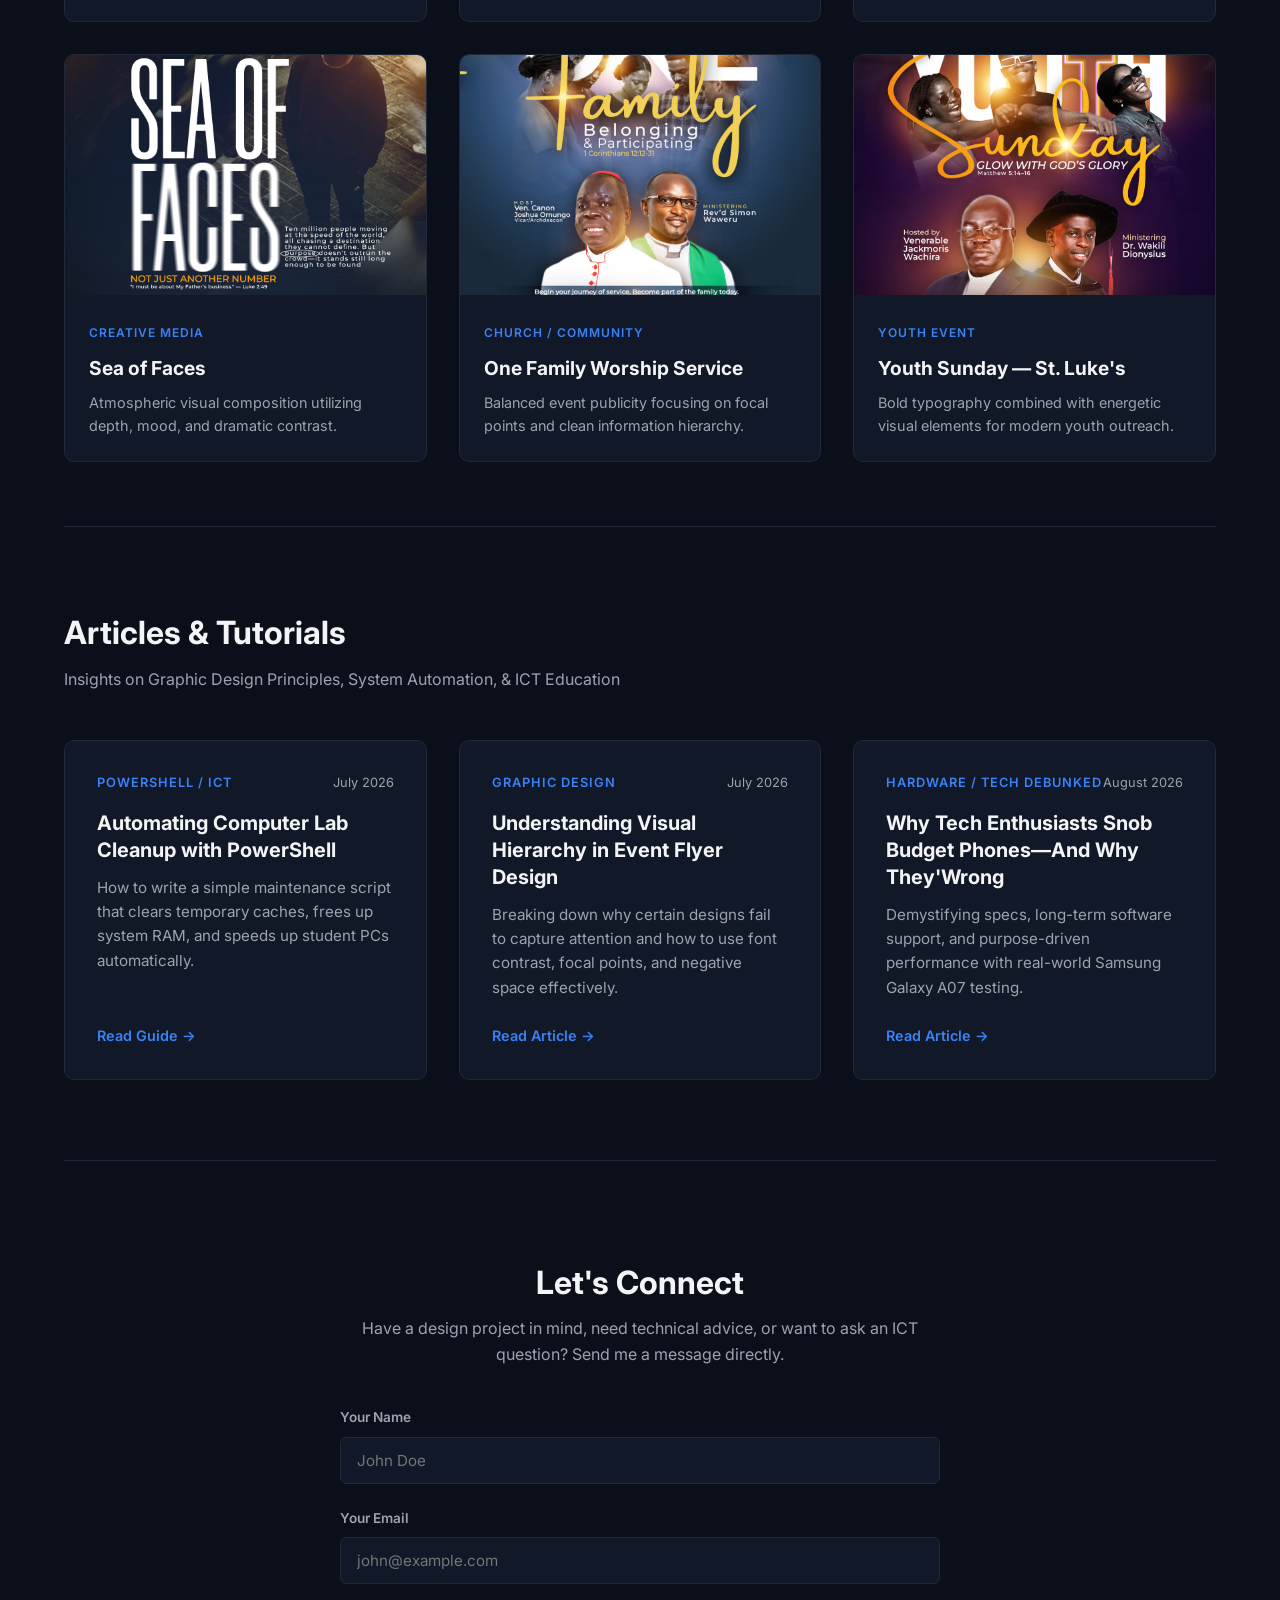
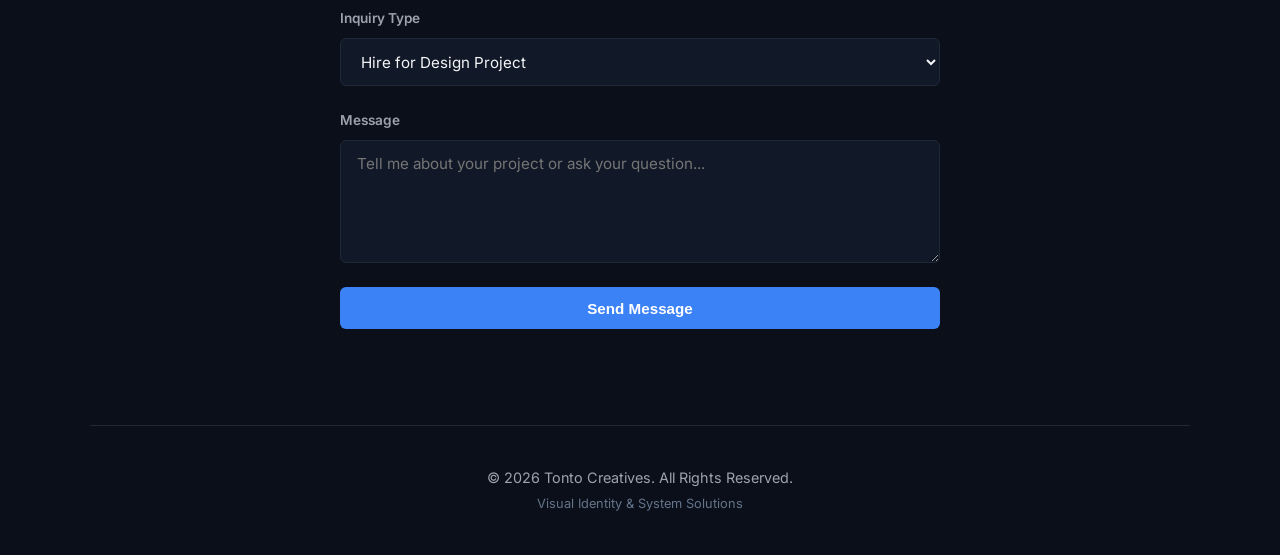
==== commit d86cebcd: "Add Open Graph metadata for WhatsApp preview" ====
--- a/index.html
+++ b/index.html
@@ -5,6 +5,24 @@
     <meta name="viewport" content="width=device-width, initial-scale=1.0">
     <title>Tonto Creatives | Visual Identity & Digital Solutions</title>
     
+    <!-- Open Graph / WhatsApp / Facebook Preview Tags -->
+    <meta property="og:type" content="website">
+    <meta property="og:url" content="https://tontocreatives.github.io/">
+    <meta property="og:title" content="Tonto Creatives | Visual Identity & Digital Solutions">
+    <meta property="og:description" content="Graphic Design, IT Systems Automation, and Technical Workflows by Antony Mutahi. View my work and articles.">
+    <meta property="og:image" content="https://tontocreatives.github.io/images/profile.jpg">
+    <meta property="og:image:type" content="image/jpeg">
+    <meta property="og:image:width" content="1200">
+    <meta property="og:image:height" content="630">
+
+    <!-- Twitter Card Tags -->
+    <meta name="twitter:card" content="summary_large_image">
+    <meta name="twitter:url" content="https://tontocreatives.github.io/">
+    <meta name="twitter:title" content="Tonto Creatives | Visual Identity & Digital Solutions">
+    <meta name="twitter:description" content="Graphic Design, IT Systems Automation, and Technical Workflows by Antony Mutahi. View my work and articles.">
+    <meta name="twitter:image" content="https://tontocreatives.github.io/images/profile.jpg">
+
+    <!-- Stylesheets & Google Fonts -->
     <link rel="stylesheet" href="style.css">
     <link rel="preconnect" href="https://fonts.googleapis.com">
     <link rel="preconnect" href="https://fonts.gstatic.com" crossorigin>
@@ -13,22 +31,22 @@
 <body>
 
     <!-- ============================================ -->
-    <!--              HEADER NAVIGATION               -->
-    <!-- ============================================ -->
-<nav>
-    <a href="index.html" class="nav-logo">
-        TONTO <span class="logo-script">Creatives</span>
-    </a>
-    <div class="nav-links">
-        <a href="index.html#work">Work</a>
-        <a href="about.html">About</a>
-        <a href="index.html#contact" class="nav-cta">Get in Touch</a>
-    </div>
-</nav>
-
-
-    <!-- ============================================ -->
-    <!--                  HERO SECTION                -->
+    <!--                HEADER NAVIGATION             -->
+    <!-- ============================================ -->
+    <nav>
+        <a href="index.html" class="nav-logo">
+            TONTO <span class="logo-script">Creatives</span>
+        </a>
+        <div class="nav-links">
+            <a href="index.html#work">Work</a>
+            <a href="about.html">About</a>
+            <a href="index.html#contact" class="nav-cta">Get in Touch</a>
+        </div>
+    </nav>
+
+
+    <!-- ============================================ -->
+    <!--                    HERO SECTION              -->
     <!-- ============================================ -->
     <section class="hero">
         <div class="hero-container">
@@ -63,7 +81,7 @@
 
 
     <!-- ============================================ -->
-    <!--              PORTFOLIO SECTION               -->
+    <!--               PORTFOLIO SECTION              -->
     <!-- ============================================ -->
     <section id="work" class="portfolio-section">
         <div class="section-header">
@@ -77,58 +95,56 @@
 
 
     <!-- ============================================ -->
-    <!--            BLOG & GUIDES SECTION             -->
-    <!-- ============================================ -->
-  <!-- Blog / Writing Section -->
-<section id="blog" class="blog-section">
-    <div class="section-header">
-        <h2>Articles & Tutorials</h2>
-        <p>Insights on Graphic Design Principles, System Automation, & ICT Education</p>
-    </div>
-
-    <div class="blog-grid">
-        
-        <!-- Card 1: PowerShell Lab Cleanup -->
-        <article class="blog-card">
-            <div>
-                <div class="blog-meta">
-                    <span class="blog-tag">POWERSHELL / ICT</span>
-                    <span class="blog-date">July 2026</span>
-                </div>
-                <h3>Automating Computer Lab Cleanup with PowerShell</h3>
-                <p>How to write a simple maintenance script that clears temporary caches, frees up system RAM, and speeds up student PCs automatically.</p>
-            </div>
-            <a href="article.html" class="read-more">Read Guide &rarr;</a>
-        </article>
-
-        <!-- Card 2: Visual Hierarchy -->
-        <article class="blog-card">
-            <div>
-                <div class="blog-meta">
-                    <span class="blog-tag">GRAPHIC DESIGN</span>
-                    <span class="blog-date">July 2026</span>
-                </div>
-                <h3>Understanding Visual Hierarchy in Event Flyer Design</h3>
-                <p>Breaking down why certain designs fail to capture attention and how to use font contrast, focal points, and negative space effectively.</p>
-            </div>
-            <a href="flyer-hierarchy.html" class="read-more">Read Article &rarr;</a>
-        </article>
-
-        <!-- Card 3: Samsung Galaxy A07 Review & Tech Breakdown -->
-        <article class="blog-card">
-            <div>
-                <div class="blog-meta">
-                    <span class="blog-tag">HARDWARE / TECH DEBUNKED</span>
-                    <span class="blog-date">August 2026</span>
-                </div>
-                <h3>Why Tech Enthusiasts Snob Budget Phones—And Why They're Wrong</h3>
-                <p>Demystifying specs, long-term software support, and purpose-driven performance with real-world Samsung Galaxy A07 testing.</p>
-            </div>
-            <a href="samsung-a07.html" class="read-more">Read Article &rarr;</a>
-        </article>
-
-    </div>
-</section>
+    <!--              BLOG & GUIDES SECTION            -->
+    <!-- ============================================ -->
+    <section id="blog" class="blog-section">
+        <div class="section-header">
+            <h2>Articles & Tutorials</h2>
+            <p>Insights on Graphic Design Principles, System Automation, & ICT Education</p>
+        </div>
+
+        <div class="blog-grid">
+            
+            <!-- Card 1: PowerShell Lab Cleanup -->
+            <article class="blog-card">
+                <div>
+                    <div class="blog-meta">
+                        <span class="blog-tag">POWERSHELL / ICT</span>
+                        <span class="blog-date">July 2026</span>
+                    </div>
+                    <h3>Automating Computer Lab Cleanup with PowerShell</h3>
+                    <p>How to write a simple maintenance script that clears temporary caches, frees up system RAM, and speeds up student PCs automatically.</p>
+                </div>
+                <a href="pc-maintenance-guide.html" class="read-more">Read Guide &rarr;</a>
+            </article>
+
+            <!-- Card 2: Visual Hierarchy -->
+            <article class="blog-card">
+                <div>
+                    <div class="blog-meta">
+                        <span class="blog-tag">GRAPHIC DESIGN</span>
+                        <span class="blog-date">July 2026</span>
+                    </div>
+                    <h3>Understanding Visual Hierarchy in Event Flyer Design</h3>
+                    <p>Breaking down why certain designs fail to capture attention and how to use font contrast, focal points, and negative space effectively.</p>
+                </div>
+                <a href="flyer-hierarchy.html" class="read-more">Read Article &rarr;</a>
+            </article>
+
+            <!-- Card 3: Samsung Galaxy A07 Review & Tech Breakdown -->
+            <article class="blog-card">
+                <div>
+                    <div class="blog-meta">
+                        <span class="blog-tag">HARDWARE / TECH DEBUNKED</span>
+                        <span class="blog-date">August 2026</span>
+                    </div>
+                    <h3>Why Tech Enthusiasts Snob Budget Phones—And Why They'Wrong</h3>
+                    <p>Demystifying specs, long-term software support, and purpose-driven performance with real-world Samsung Galaxy A07 testing.</p>
+                </div>
+                <a href="samsung-a07.html" class="read-more">Read Article &rarr;</a>
+            </article>
+
+        </div>
     </section>
 
 
@@ -172,18 +188,18 @@
 
 
     <!-- ============================================ -->
-    <!--                    FOOTER                    -->
-    <!-- ============================================ -->
-   <footer>
-    <div class="footer-container">
-        <p>&copy; 2026 Tonto Creatives. All Rights Reserved.</p>
-        <p class="footer-subtext">Visual Identity & System Solutions</p>
-    </div>
-</footer>
-
-
-    <!-- ============================================ -->
-    <!--             IMAGE LIGHTBOX MODAL             -->
+    <!--                      FOOTER                  -->
+    <!-- ============================================ -->
+    <footer>
+        <div class="footer-container">
+            <p>&copy; 2026 Tonto Creatives. All Rights Reserved.</p>
+            <p class="footer-subtext">Visual Identity & System Solutions</p>
+        </div>
+    </footer>
+
+
+    <!-- ============================================ -->
+    <!--              IMAGE LIGHTBOX MODAL            -->
     <!-- ============================================ -->
     <div id="image-modal" class="modal">
         <span class="modal-close">&times;</span>
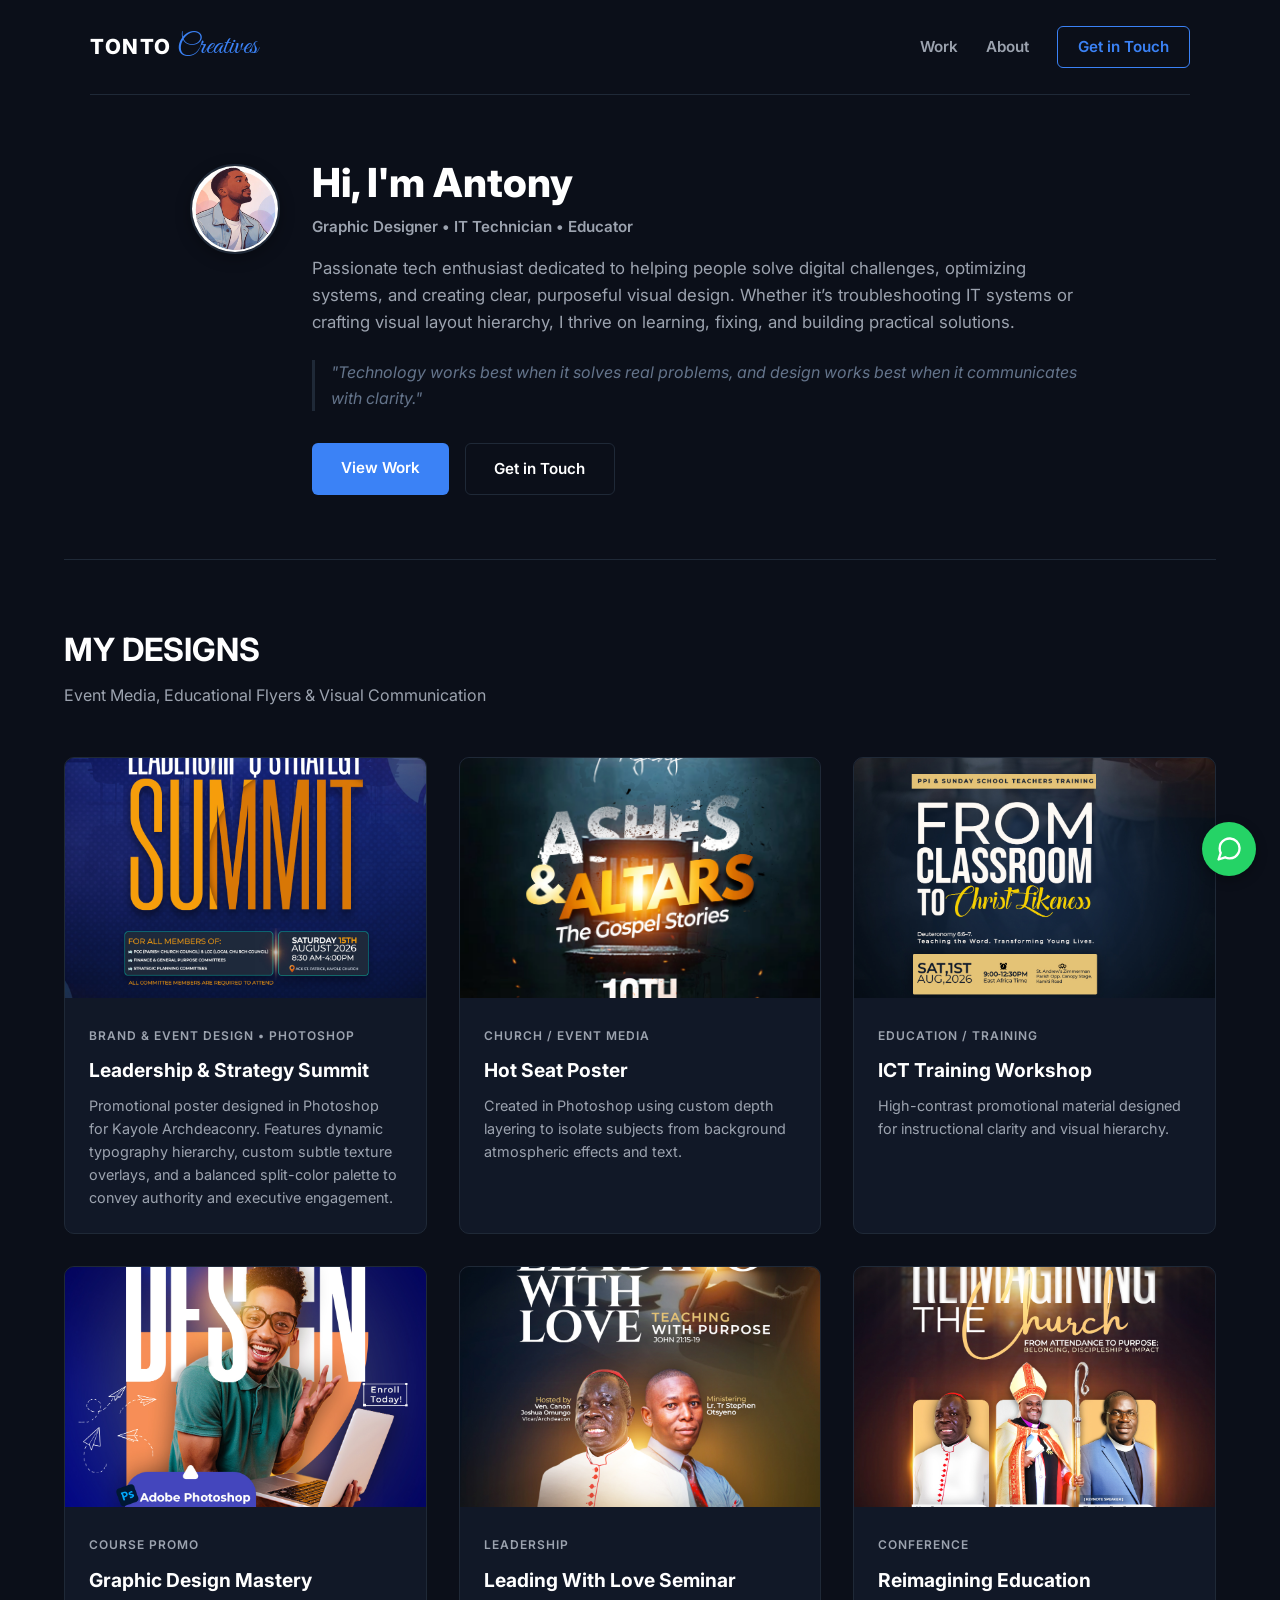
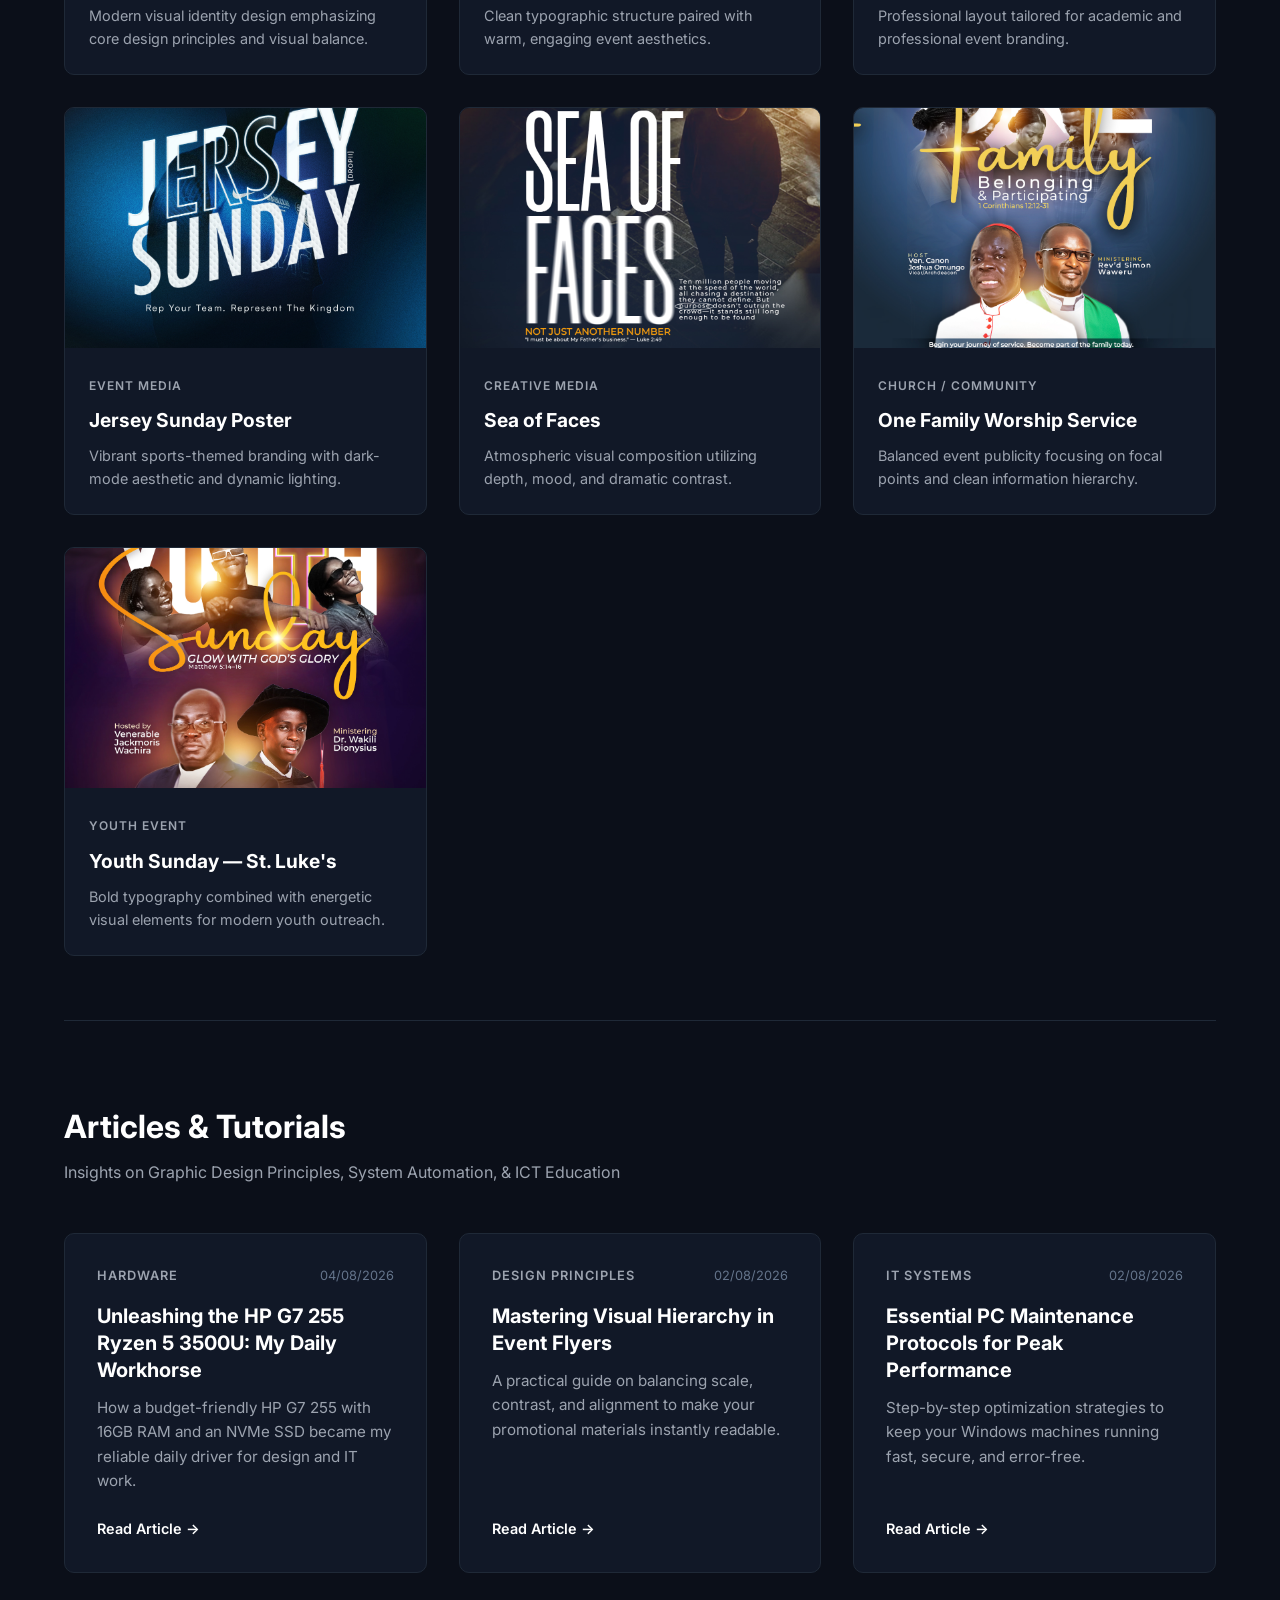
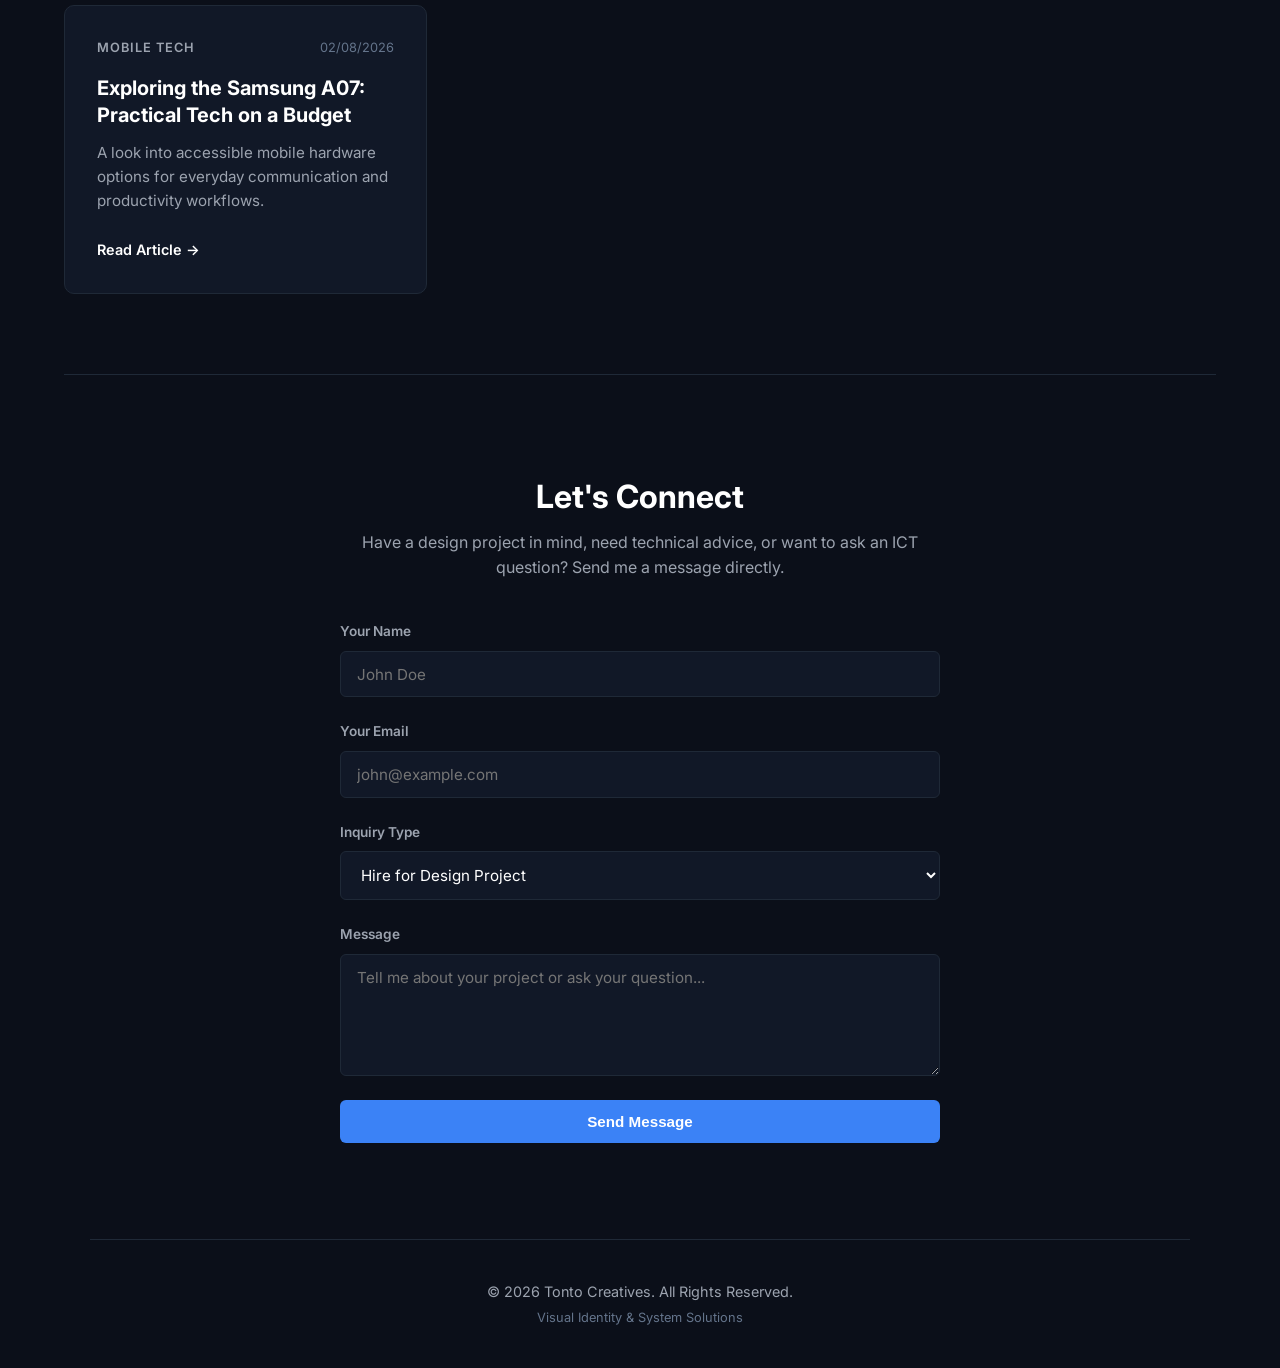
==== commit bcfcc3bb: "Update HP G7 255 review with detailed performance notes and screen trade-offs" ====
--- a/index.html
+++ b/index.html
@@ -81,7 +81,7 @@
 
 
     <!-- ============================================ -->
-    <!--               PORTFOLIO SECTION              -->
+    <!--                PORTFOLIO SECTION             -->
     <!-- ============================================ -->
     <section id="work" class="portfolio-section">
         <div class="section-header">
@@ -95,7 +95,7 @@
 
 
     <!-- ============================================ -->
-    <!--              BLOG & GUIDES SECTION            -->
+    <!--            BLOG & GUIDES SECTION             -->
     <!-- ============================================ -->
     <section id="blog" class="blog-section">
         <div class="section-header">
@@ -104,52 +104,63 @@
         </div>
 
         <div class="blog-grid">
-            
-            <!-- Card 1: PowerShell Lab Cleanup -->
-            <article class="blog-card">
-                <div>
-                    <div class="blog-meta">
-                        <span class="blog-tag">POWERSHELL / ICT</span>
-                        <span class="blog-date">July 2026</span>
-                    </div>
-                    <h3>Automating Computer Lab Cleanup with PowerShell</h3>
-                    <p>How to write a simple maintenance script that clears temporary caches, frees up system RAM, and speeds up student PCs automatically.</p>
-                </div>
-                <a href="pc-maintenance-guide.html" class="read-more">Read Guide &rarr;</a>
-            </article>
-
-            <!-- Card 2: Visual Hierarchy -->
-            <article class="blog-card">
-                <div>
-                    <div class="blog-meta">
-                        <span class="blog-tag">GRAPHIC DESIGN</span>
-                        <span class="blog-date">July 2026</span>
-                    </div>
-                    <h3>Understanding Visual Hierarchy in Event Flyer Design</h3>
-                    <p>Breaking down why certain designs fail to capture attention and how to use font contrast, focal points, and negative space effectively.</p>
+            <!-- HP G7 255 Review Article Card -->
+            <article class="blog-card">
+                <div>
+                    <div class="blog-meta">
+                        <span class="blog-tag">HARDWARE</span>
+                        <span class="blog-date">04/08/2026</span>
+                    </div>
+                    <h3>Unleashing the HP G7 255 Ryzen 5 3500U: My Daily Workhorse</h3>
+                    <p>How a budget-friendly HP G7 255 with 16GB RAM and an NVMe SSD became my reliable daily driver for design and IT work.</p>
+                </div>
+                <a href="hp-g7-255-review.html" class="read-more">Read Article &rarr;</a>
+            </article>
+
+            <!-- Flyer Hierarchy Article Card -->
+            <article class="blog-card">
+                <div>
+                    <div class="blog-meta">
+                        <span class="blog-tag">DESIGN PRINCIPLES</span>
+                        <span class="blog-date">02/08/2026</span>
+                    </div>
+                    <h3>Mastering Visual Hierarchy in Event Flyers</h3>
+                    <p>A practical guide on balancing scale, contrast, and alignment to make your promotional materials instantly readable.</p>
                 </div>
                 <a href="flyer-hierarchy.html" class="read-more">Read Article &rarr;</a>
             </article>
 
-            <!-- Card 3: Samsung Galaxy A07 Review & Tech Breakdown -->
-            <article class="blog-card">
-                <div>
-                    <div class="blog-meta">
-                        <span class="blog-tag">HARDWARE / TECH DEBUNKED</span>
-                        <span class="blog-date">August 2026</span>
-                    </div>
-                    <h3>Why Tech Enthusiasts Snob Budget Phones—And Why They'Wrong</h3>
-                    <p>Demystifying specs, long-term software support, and purpose-driven performance with real-world Samsung Galaxy A07 testing.</p>
+            <!-- PC Maintenance Guide Article Card -->
+            <article class="blog-card">
+                <div>
+                    <div class="blog-meta">
+                        <span class="blog-tag">IT SYSTEMS</span>
+                        <span class="blog-date">02/08/2026</span>
+                    </div>
+                    <h3>Essential PC Maintenance Protocols for Peak Performance</h3>
+                    <p>Step-by-step optimization strategies to keep your Windows machines running fast, secure, and error-free.</p>
+                </div>
+                <a href="pc-maintenance-guide.html" class="read-more">Read Article &rarr;</a>
+            </article>
+
+            <!-- Samsung A07 Article Card -->
+            <article class="blog-card">
+                <div>
+                    <div class="blog-meta">
+                        <span class="blog-tag">MOBILE TECH</span>
+                        <span class="blog-date">02/08/2026</span>
+                    </div>
+                    <h3>Exploring the Samsung A07: Practical Tech on a Budget</h3>
+                    <p>A look into accessible mobile hardware options for everyday communication and productivity workflows.</p>
                 </div>
                 <a href="samsung-a07.html" class="read-more">Read Article &rarr;</a>
             </article>
-
-        </div>
-    </section>
-
-
-    <!-- ============================================ -->
-    <!--              CONTACT FORM SECTION            -->
+        </div>
+    </section>
+
+
+    <!-- ============================================ -->
+    <!--            CONTACT FORM SECTION              -->
     <!-- ============================================ -->
     <section id="contact" class="contact-section">
         <div class="contact-container">
@@ -188,7 +199,7 @@
 
 
     <!-- ============================================ -->
-    <!--                      FOOTER                  -->
+    <!--                        FOOTER                -->
     <!-- ============================================ -->
     <footer>
         <div class="footer-container">
@@ -199,7 +210,7 @@
 
 
     <!-- ============================================ -->
-    <!--              IMAGE LIGHTBOX MODAL            -->
+    <!--            IMAGE LIGHTBOX MODAL              -->
     <!-- ============================================ -->
     <div id="image-modal" class="modal">
         <span class="modal-close">&times;</span>
--- a/style.css
+++ b/style.css
@@ -4,11 +4,11 @@
 :root {
     --bg-color: #0b0f19;
     --card-bg: #111827;
-    --text-primary: #f3f4f6;
+    --text-primary: #ffffff;
     --text-secondary: #9ca3af;
     --text-muted: #64748b;
-    --accent: #3b82f6;
-    --accent-hover: #60a5fa;
+    --accent: #3b82f6;          /* Reserved strictly for primary CTAs & interactive cues */
+    --accent-hover: #2563eb;
     --border-color: #1f2937;
     --font-main: 'Inter', -apple-system, BlinkMacSystemFont, sans-serif;
     --font-script: 'Great Vibes', cursive;
@@ -31,9 +31,6 @@
 
 
 /* ==========================================================================
-   2. HEADER & NAVIGATION (FIXED SPACING)
-   ========================================================================== */
-n/* ==========================================================================
    2. HEADER & NAVIGATION
    ========================================================================== */
 nav {
@@ -125,7 +122,7 @@
     aspect-ratio: 1 / 1;
     border-radius: 50%;
     overflow: hidden;
-    border: 2px solid var(--accent);
+    border: 2px solid var(--border-color);
     box-shadow: 0 4px 15px rgba(0, 0, 0, 0.3);
     flex-shrink: 0;
     margin-top: 5px;
@@ -144,11 +141,12 @@
 }
 
 .tagline {
-    color: var(--accent);
+    color: var(--text-secondary);
     font-weight: 600;
     font-size: 0.85rem;
     letter-spacing: 2px;
     margin-bottom: 0.5rem;
+    text-transform: uppercase;
 }
 
 .hero h1 {
@@ -156,10 +154,11 @@
     font-weight: 800;
     line-height: 1.2;
     margin-bottom: 0.5rem;
+    color: #ffffff;
 }
 
 .hero-subtitle {
-    color: var(--accent);
+    color: var(--text-secondary);
     font-weight: 600;
     font-size: 0.95rem;
     margin-bottom: 1rem;
@@ -174,7 +173,7 @@
 .hero-quote {
     font-style: italic;
     color: var(--text-muted);
-    border-left: 3px solid var(--accent);
+    border-left: 3px solid var(--border-color);
     padding-left: 1rem;
     margin-bottom: 2rem;
 }
@@ -236,6 +235,7 @@
 .section-header h2 {
     font-size: 2rem;
     margin-bottom: 0.5rem;
+    color: #ffffff;
 }
 
 .section-header p {
@@ -276,13 +276,14 @@
     font-size: 0.75rem;
     text-transform: uppercase;
     letter-spacing: 1px;
-    color: var(--accent);
+    color: var(--text-secondary);
     font-weight: 600;
 }
 
 .card-info h3 {
     margin: 0.5rem 0;
     font-size: 1.2rem;
+    color: #ffffff;
 }
 
 .card-info p {
@@ -330,20 +331,21 @@
 }
 
 .blog-tag {
-    color: var(--accent);
+    color: var(--text-secondary);
     font-weight: 600;
     text-transform: uppercase;
     letter-spacing: 1px;
 }
 
 .blog-date {
-    color: var(--text-secondary);
+    color: var(--text-muted);
 }
 
 .blog-card h3 {
     font-size: 1.25rem;
     margin-bottom: 0.75rem;
     line-height: 1.35;
+    color: #ffffff;
 }
 
 .blog-card p {
@@ -353,14 +355,15 @@
 }
 
 .read-more, .blog-link {
+    color: #ffffff;
+    text-decoration: none;
+    font-weight: 600;
+    font-size: 0.9rem;
+    transition: color 0.2s ease;
+}
+
+.read-more:hover, .blog-link:hover {
     color: var(--accent);
-    text-decoration: none;
-    font-weight: 600;
-    font-size: 0.9rem;
-}
-
-.read-more:hover, .blog-link:hover {
-    color: var(--accent-hover);
     text-decoration: underline;
 }
 
@@ -382,6 +385,7 @@
     font-size: 2rem;
     margin-bottom: 0.5rem;
     text-align: center;
+    color: #ffffff;
 }
 
 .contact-container p {
@@ -448,14 +452,14 @@
     max-width: 100%;
     border-radius: 50%;
     object-fit: cover;
-    border: 2px solid var(--accent);
+    border: 2px solid var(--border-color);
     flex-shrink: 0;
 }
 
 .author-label {
     font-size: 0.75rem;
     font-weight: 800;
-    color: var(--accent);
+    color: var(--text-secondary);
     letter-spacing: 0.05em;
 }
 
@@ -477,12 +481,13 @@
 }
 
 .author-links a {
-    color: var(--accent-hover);
+    color: var(--text-primary);
     text-decoration: none;
     font-weight: 600;
 }
 
 .author-links a:hover {
+    color: var(--accent);
     text-decoration: underline;
 }
 
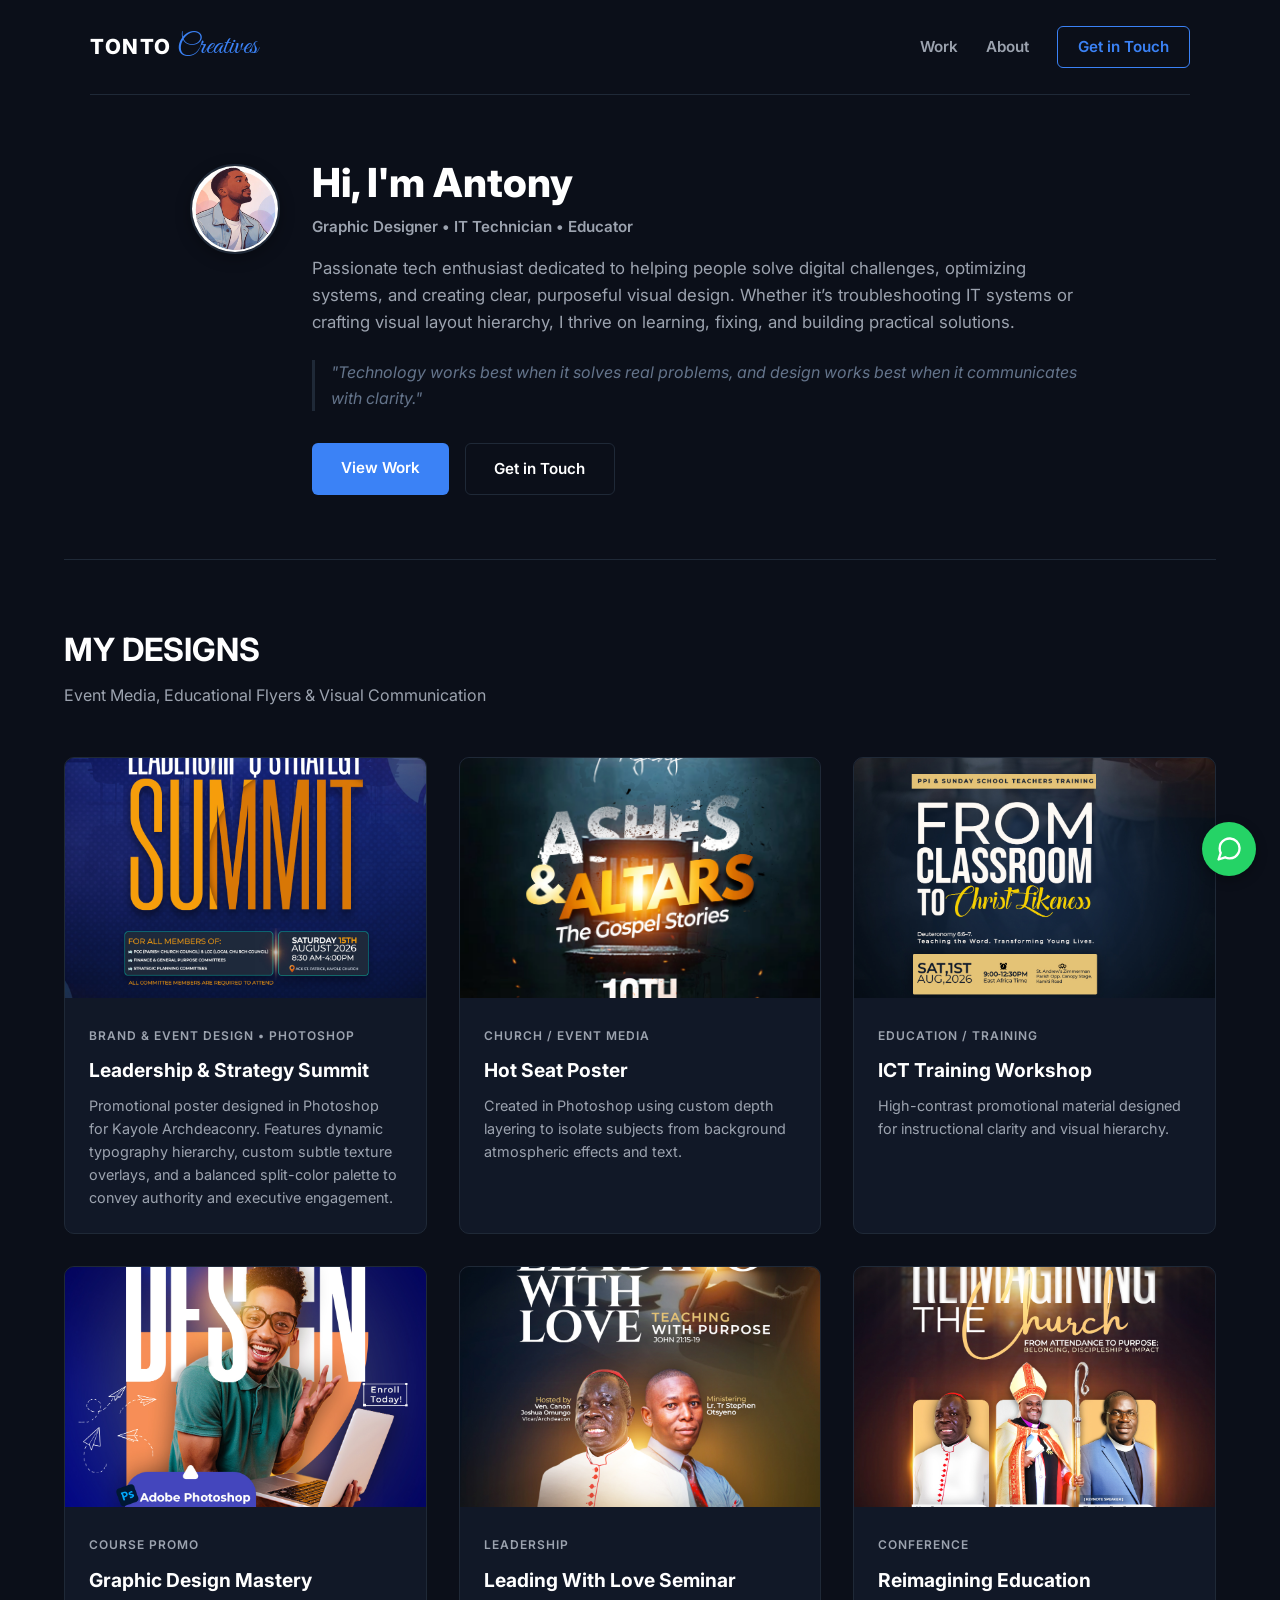
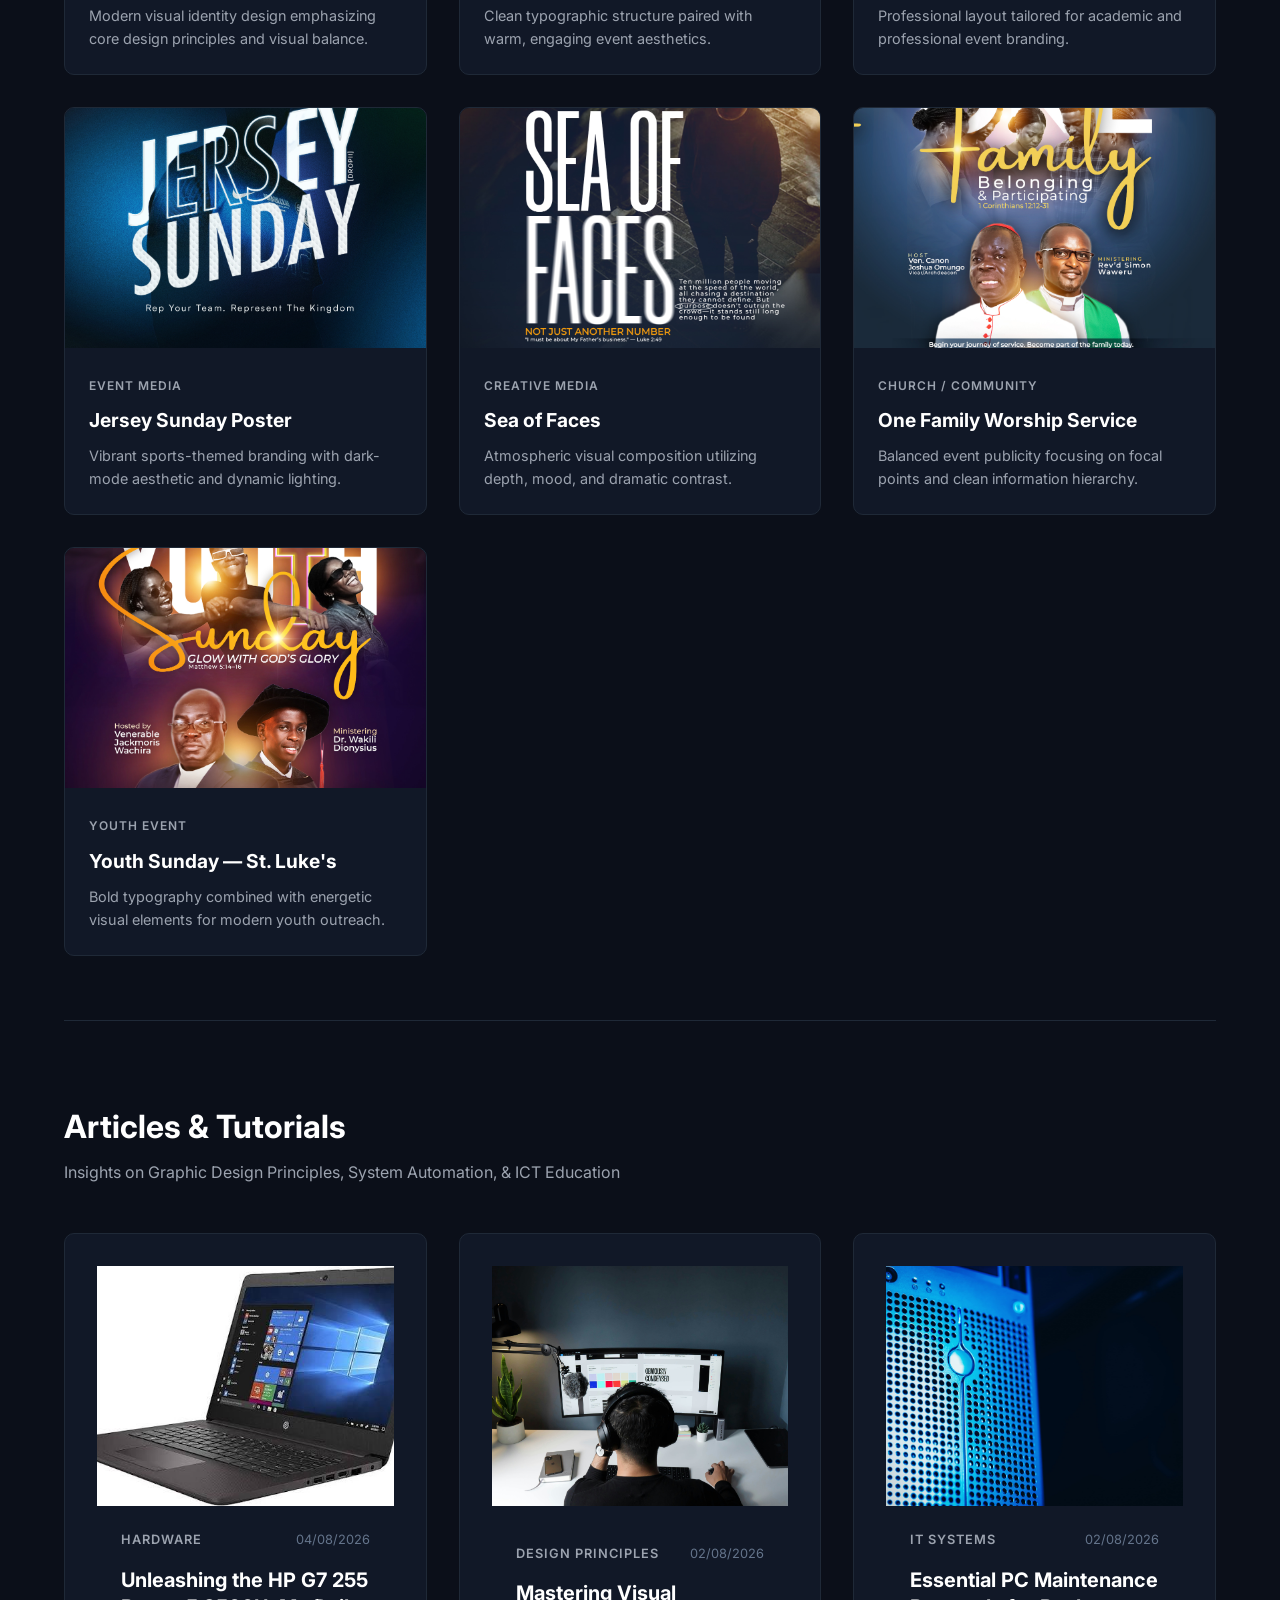
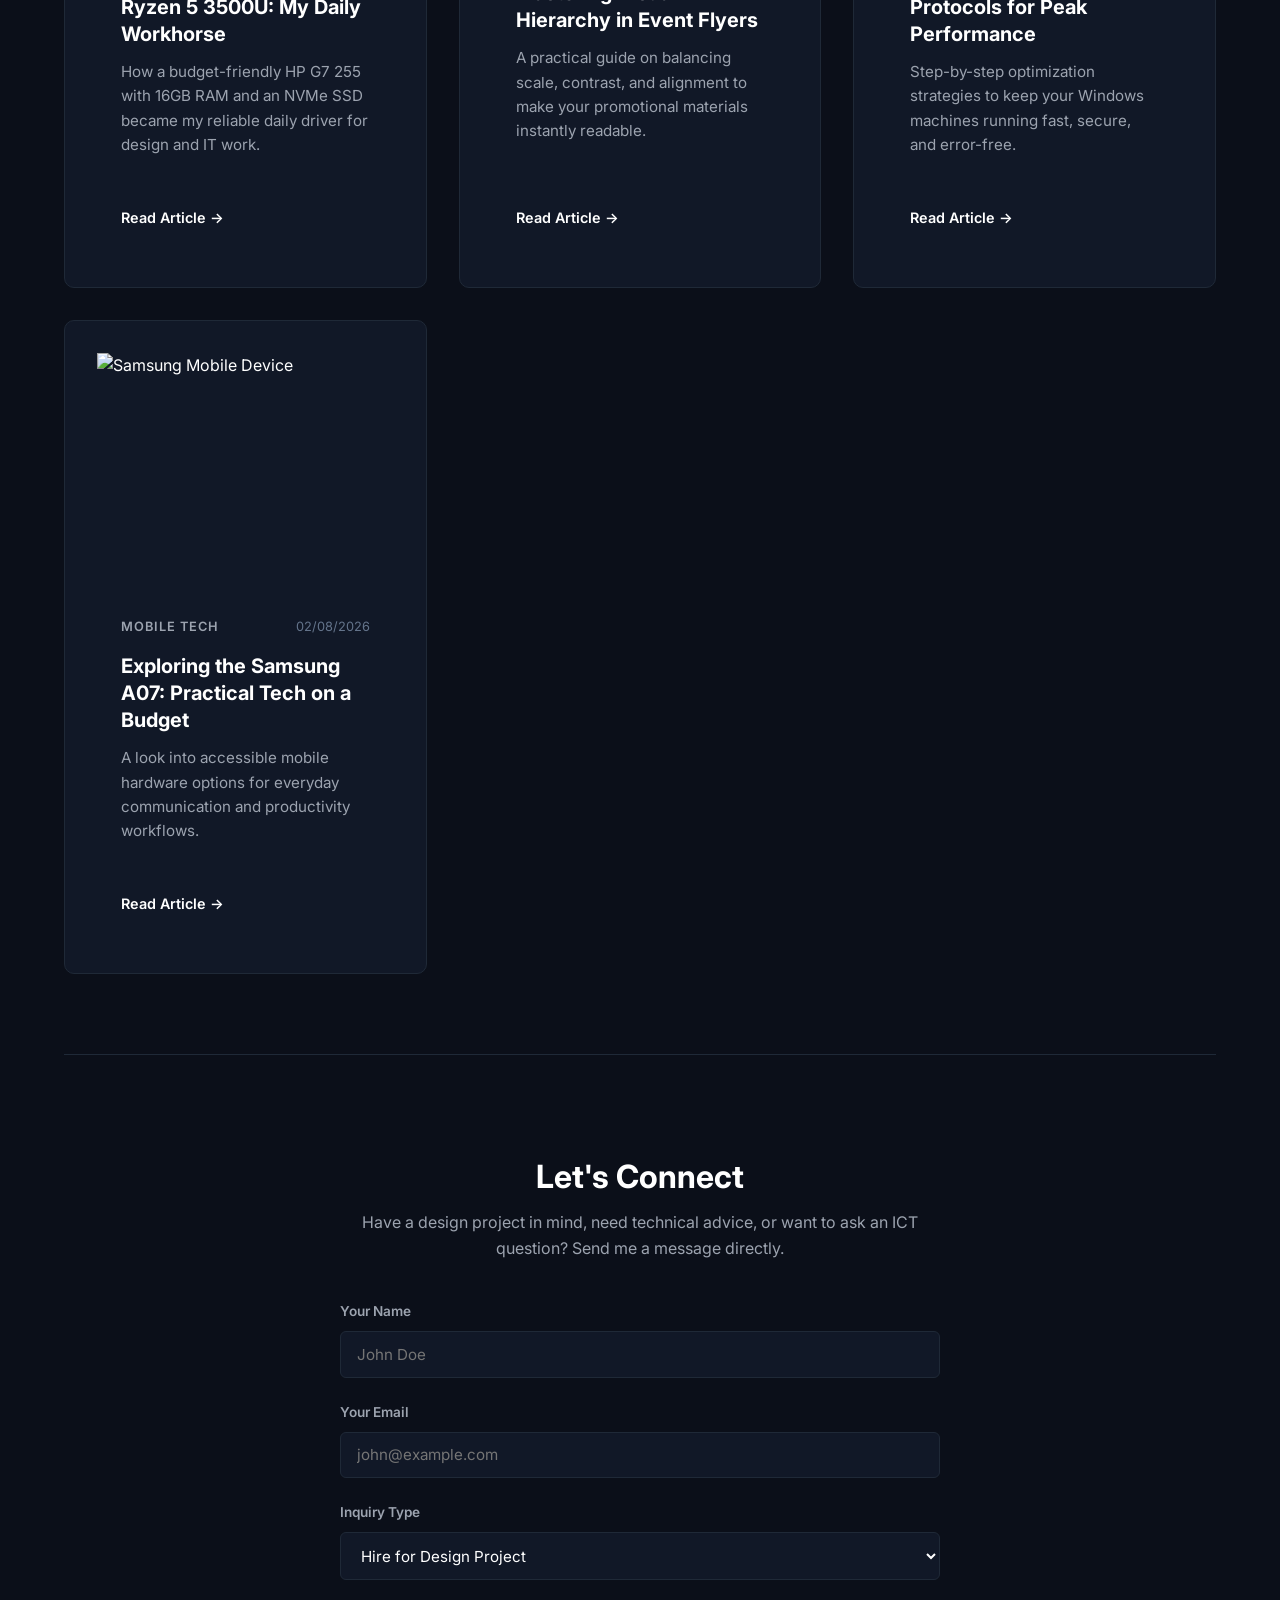
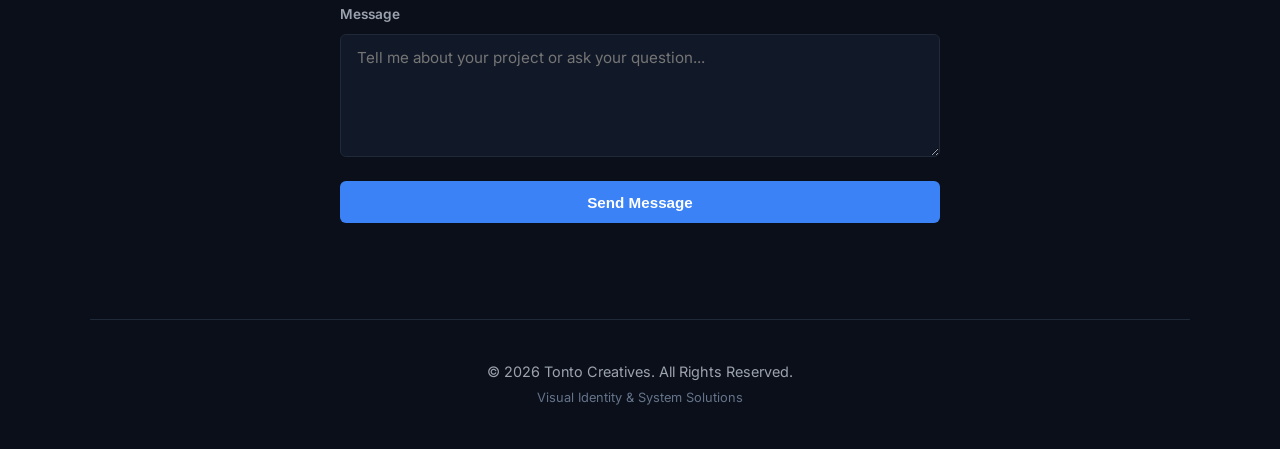
==== commit 988a25a9: "Update site with working article images and portfolio grid" ====
--- a/index.html
+++ b/index.html
@@ -106,7 +106,10 @@
         <div class="blog-grid">
             <!-- HP G7 255 Review Article Card -->
             <article class="blog-card">
-                <div>
+                <div class="card-image">
+                    <img src="images/blog/hp-g7.jpg" alt="HP G7 255 Laptop">
+                </div>
+                <div class="card-info">
                     <div class="blog-meta">
                         <span class="blog-tag">HARDWARE</span>
                         <span class="blog-date">04/08/2026</span>
@@ -114,12 +117,17 @@
                     <h3>Unleashing the HP G7 255 Ryzen 5 3500U: My Daily Workhorse</h3>
                     <p>How a budget-friendly HP G7 255 with 16GB RAM and an NVMe SSD became my reliable daily driver for design and IT work.</p>
                 </div>
-                <a href="hp-g7-255-review.html" class="read-more">Read Article &rarr;</a>
+                <div class="card-footer" style="padding: 0 1.5rem 1.5rem 1.5rem;">
+                    <a href="hp-g7-255-review.html" class="read-more">Read Article &rarr;</a>
+                </div>
             </article>
 
             <!-- Flyer Hierarchy Article Card -->
             <article class="blog-card">
-                <div>
+                <div class="card-image">
+                    <img src="images/blog/graphics.jpg" alt="Visual Hierarchy Layout">
+                </div>
+                <div class="card-info">
                     <div class="blog-meta">
                         <span class="blog-tag">DESIGN PRINCIPLES</span>
                         <span class="blog-date">02/08/2026</span>
@@ -127,12 +135,17 @@
                     <h3>Mastering Visual Hierarchy in Event Flyers</h3>
                     <p>A practical guide on balancing scale, contrast, and alignment to make your promotional materials instantly readable.</p>
                 </div>
-                <a href="flyer-hierarchy.html" class="read-more">Read Article &rarr;</a>
+                <div class="card-footer" style="padding: 0 1.5rem 1.5rem 1.5rem;">
+                    <a href="flyer-hierarchy.html" class="read-more">Read Article &rarr;</a>
+                </div>
             </article>
 
             <!-- PC Maintenance Guide Article Card -->
             <article class="blog-card">
-                <div>
+                <div class="card-image">
+                    <img src="images/blog/pc-maintenance.jpg" alt="PC Maintenance and Optimization">
+                </div>
+                <div class="card-info">
                     <div class="blog-meta">
                         <span class="blog-tag">IT SYSTEMS</span>
                         <span class="blog-date">02/08/2026</span>
@@ -140,12 +153,17 @@
                     <h3>Essential PC Maintenance Protocols for Peak Performance</h3>
                     <p>Step-by-step optimization strategies to keep your Windows machines running fast, secure, and error-free.</p>
                 </div>
-                <a href="pc-maintenance-guide.html" class="read-more">Read Article &rarr;</a>
+                <div class="card-footer" style="padding: 0 1.5rem 1.5rem 1.5rem;">
+                    <a href="pc-maintenance-guide.html" class="read-more">Read Article &rarr;</a>
+                </div>
             </article>
 
             <!-- Samsung A07 Article Card -->
             <article class="blog-card">
-                <div>
+                <div class="card-image">
+                    <img src="images/blog/samsung-a07.jpg" alt="Samsung Mobile Device">
+                </div>
+                <div class="card-info">
                     <div class="blog-meta">
                         <span class="blog-tag">MOBILE TECH</span>
                         <span class="blog-date">02/08/2026</span>
@@ -153,7 +171,9 @@
                     <h3>Exploring the Samsung A07: Practical Tech on a Budget</h3>
                     <p>A look into accessible mobile hardware options for everyday communication and productivity workflows.</p>
                 </div>
-                <a href="samsung-a07.html" class="read-more">Read Article &rarr;</a>
+                <div class="card-footer" style="padding: 0 1.5rem 1.5rem 1.5rem;">
+                    <a href="samsung-a07.html" class="read-more">Read Article &rarr;</a>
+                </div>
             </article>
         </div>
     </section>
@@ -199,7 +219,7 @@
 
 
     <!-- ============================================ -->
-    <!--                        FOOTER                -->
+    <!--                    FOOTER                    -->
     <!-- ============================================ -->
     <footer>
         <div class="footer-container">
@@ -226,7 +246,7 @@
 
 
     <!-- ============================================ -->
-    <!--          FLOATING WHATSAPP BUTTON            -->
+    <!--            FLOATING WHATSAPP BUTTON          -->
     <!-- ============================================ -->
     <a href="https://wa.me/254715836373?text=Hi%20Antony,%20I%20saw%20your%20portfolio%20and%20would%20like%20to%20discuss%20a%20project." 
        target="_blank" 
--- a/style.css
+++ b/style.css
@@ -14,7 +14,7 @@
     --font-script: 'Great Vibes', cursive;
 }
 
-/* Base Reset */
+/* Base Document Reset */
 * {
     margin: 0;
     padding: 0;
@@ -293,7 +293,7 @@
 
 
 /* ==========================================================================
-   6. BLOG SECTION & ARTICLE GRID
+   6. BLOG SECTION & ARTICLE GRID (WITH THUMBNAIL SUPPORT)
    ========================================================================== */
 .blog-section {
     padding: 5rem 0;
@@ -316,11 +316,22 @@
     flex-direction: column;
     justify-content: space-between;
     transition: border-color 0.3s ease, transform 0.3s ease;
+    overflow: hidden;
 }
 
 .blog-card:hover {
     border-color: var(--accent);
     transform: translateY(-3px);
+}
+
+/* Distinct thumbnail preview image for articles */
+.blog-thumbnail {
+    width: 100%;
+    height: 160px;
+    object-fit: cover;
+    border-radius: 6px;
+    margin-bottom: 1rem;
+    border: 1px solid var(--border-color);
 }
 
 .blog-meta {
@@ -639,17 +650,36 @@
 
 
 /* ==========================================================================
-   12. MEDIA QUERIES (RESPONSIVENESS)
-   ========================================================================== */
+   12. MEDIA QUERIES (RESPONSIVENESS & MOBILE FIXES)
+   ========================================================================== */
+
+/* Tablets and below (768px and down) */
 @media (max-width: 768px) {
-    nav, .navbar {
-        flex-direction: row;
-        justify-content: space-between;
-        align-items: center;
+    nav {
+        padding: 1rem 0;
+        flex-wrap: wrap;
+        gap: 0.5rem;
+    }
+
+    .nav-logo {
+        font-size: 1.1rem;
+    }
+
+    .logo-script {
+        font-size: 1.5rem;
     }
 
     .nav-links {
         gap: 1rem;
+    }
+
+    .nav-links a {
+        font-size: 0.85rem;
+    }
+
+    .nav-cta {
+        padding: 0.4rem 0.9rem;
+        font-size: 0.85rem;
     }
 
     .hero-container, .about-container {
@@ -660,6 +690,7 @@
 
     .hero-cta {
         flex-direction: column;
+        width: 100%;
     }
 
     .btn {
@@ -668,13 +699,20 @@
     }
 }
 
+/* Small mobile devices (600px and down) */
 @media (max-width: 600px) {
+    nav {
+        flex-direction: column;
+        align-items: center;
+        gap: 0.75rem;
+        padding: 1rem 0;
+    }
+
     .nav-links {
-        gap: 0.75rem;
-    }
-
-    .nav-links a {
-        font-size: 0.85rem;
+        width: 100%;
+        justify-content: center;
+        gap: 1.25rem;
+        flex-wrap: wrap;
     }
 
     .author-box {
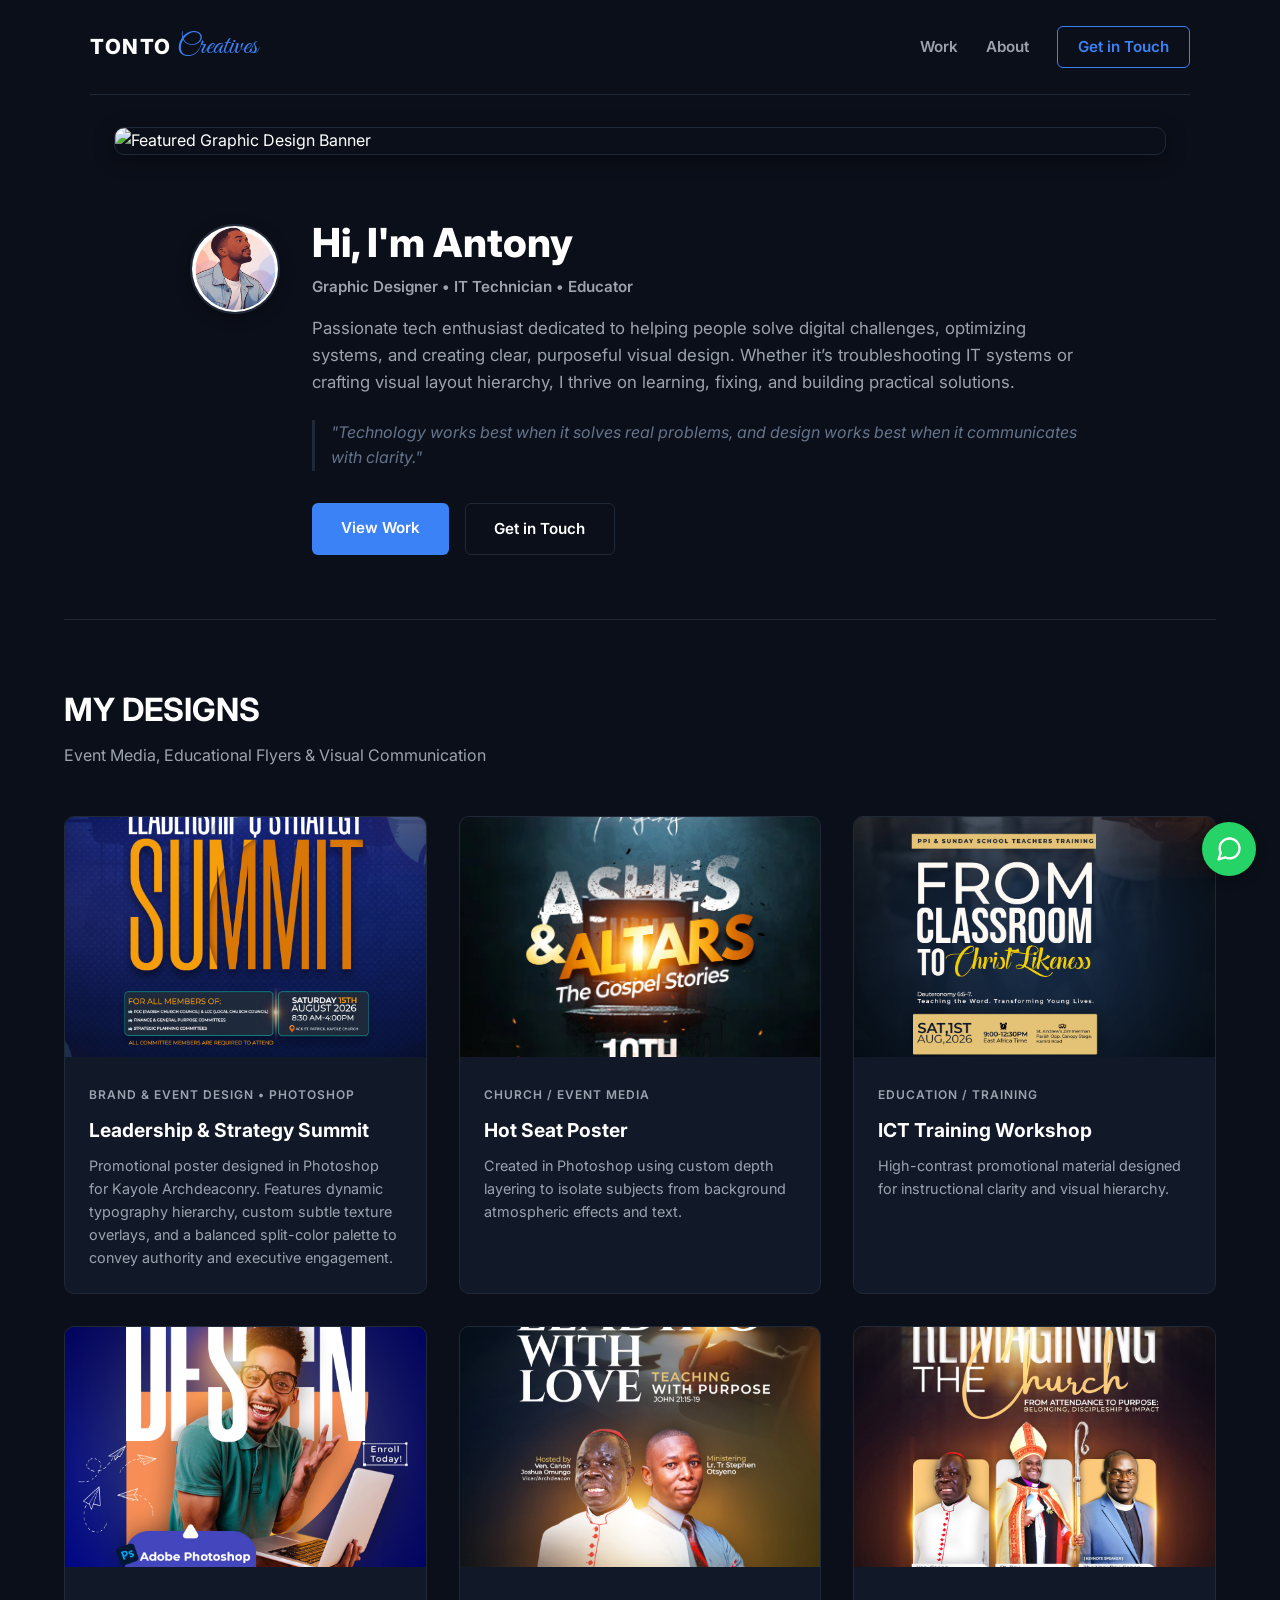
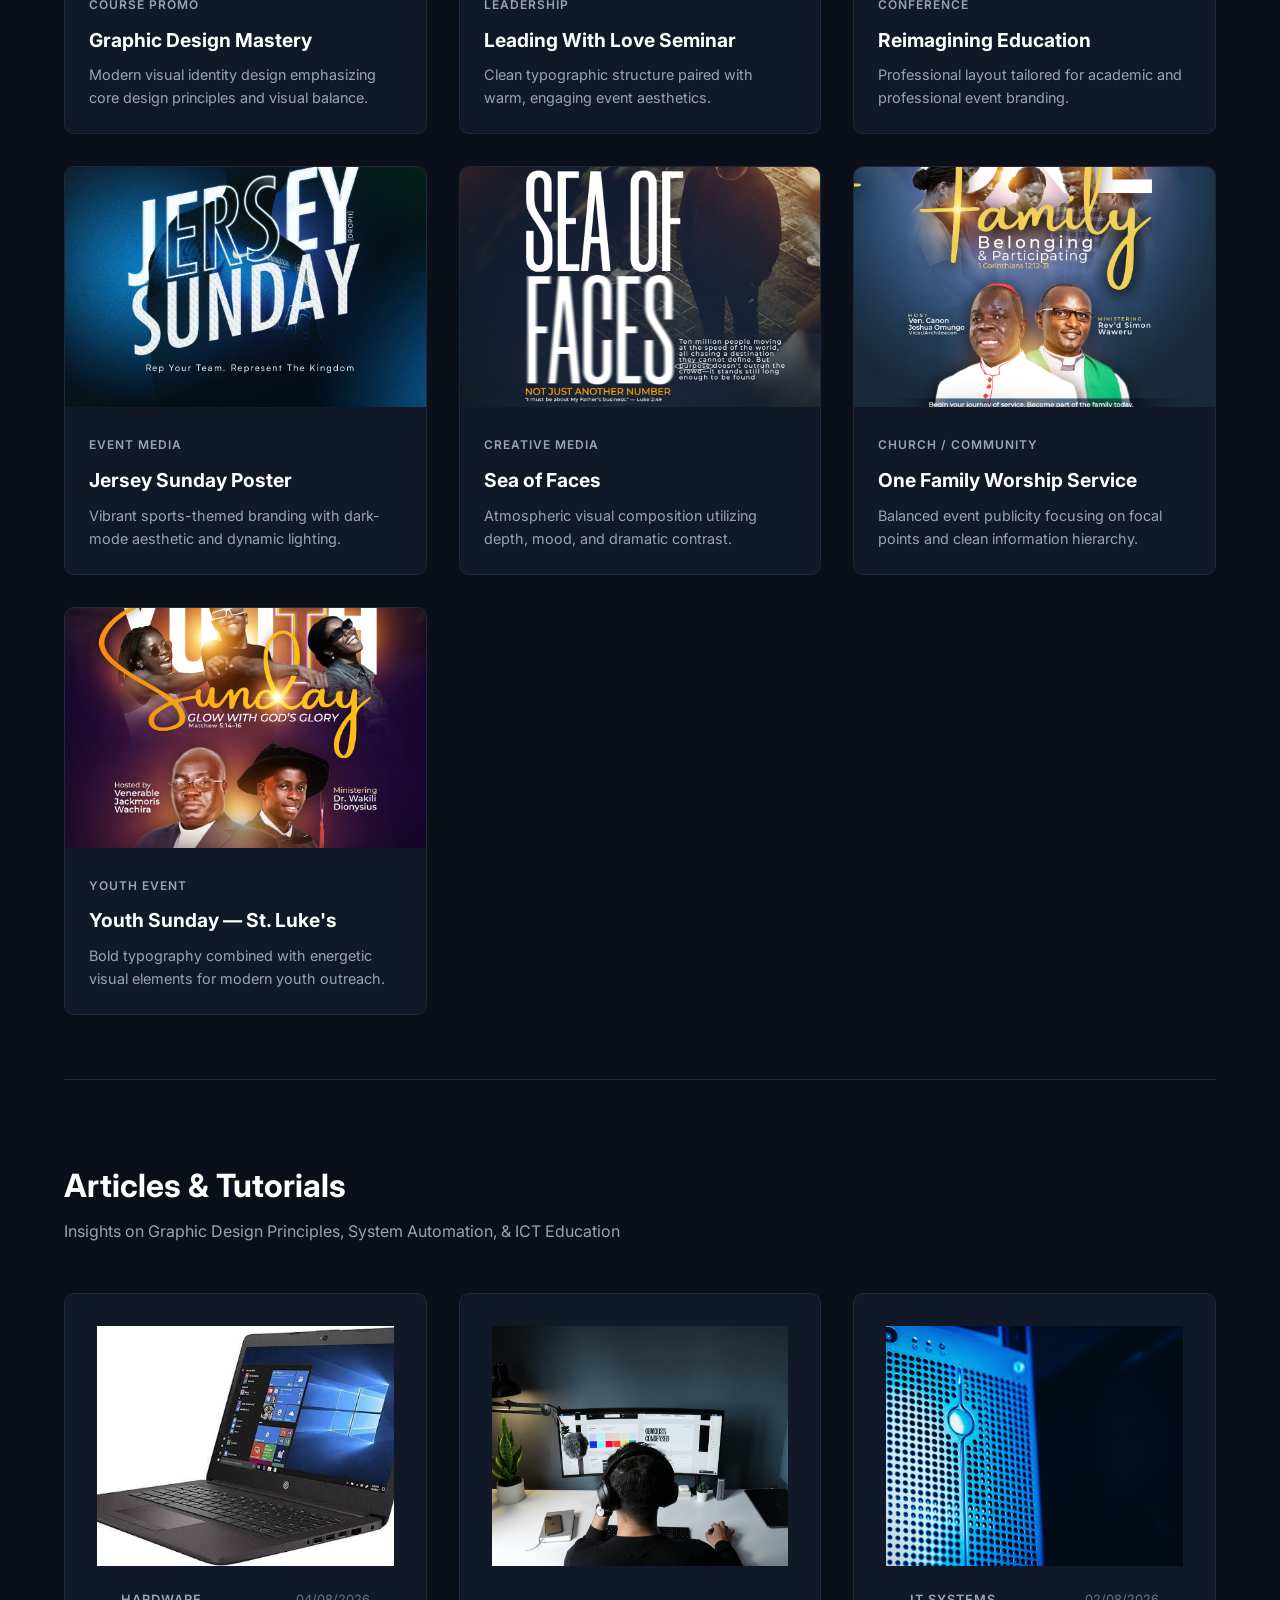
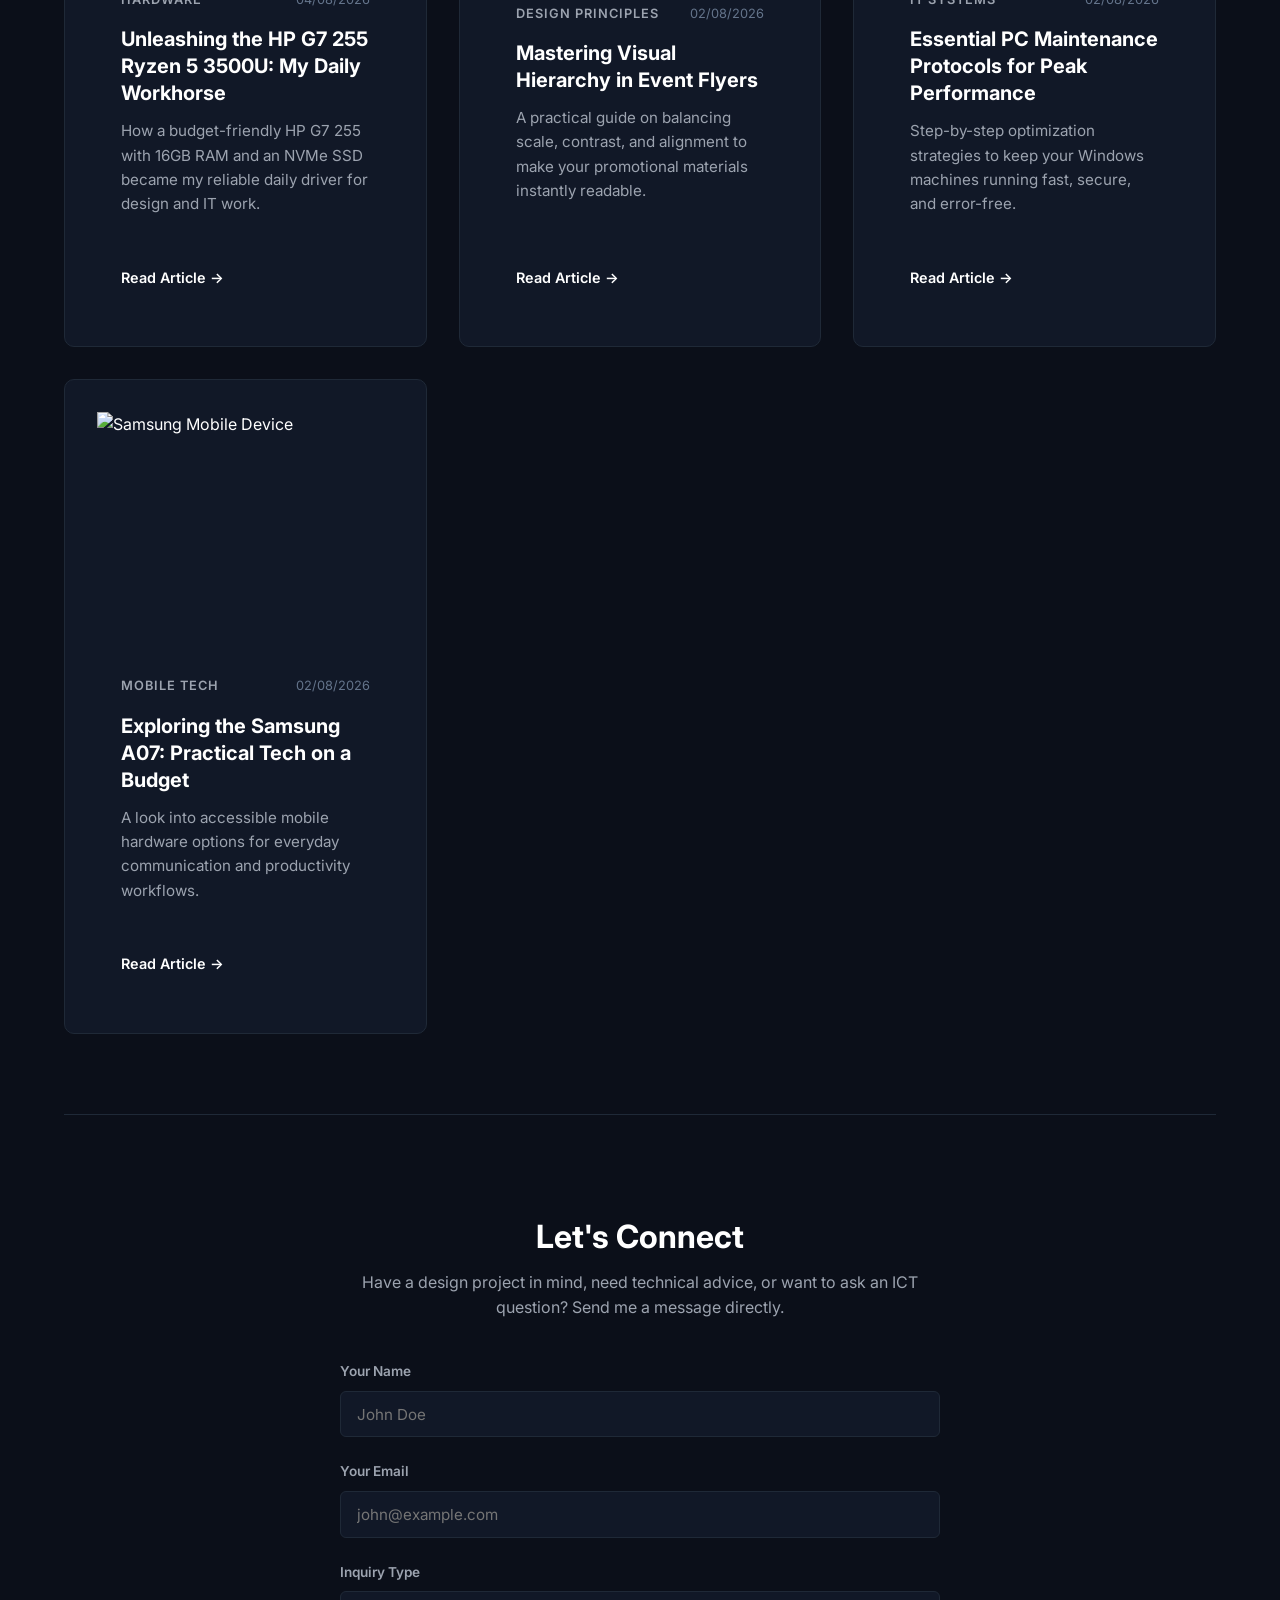
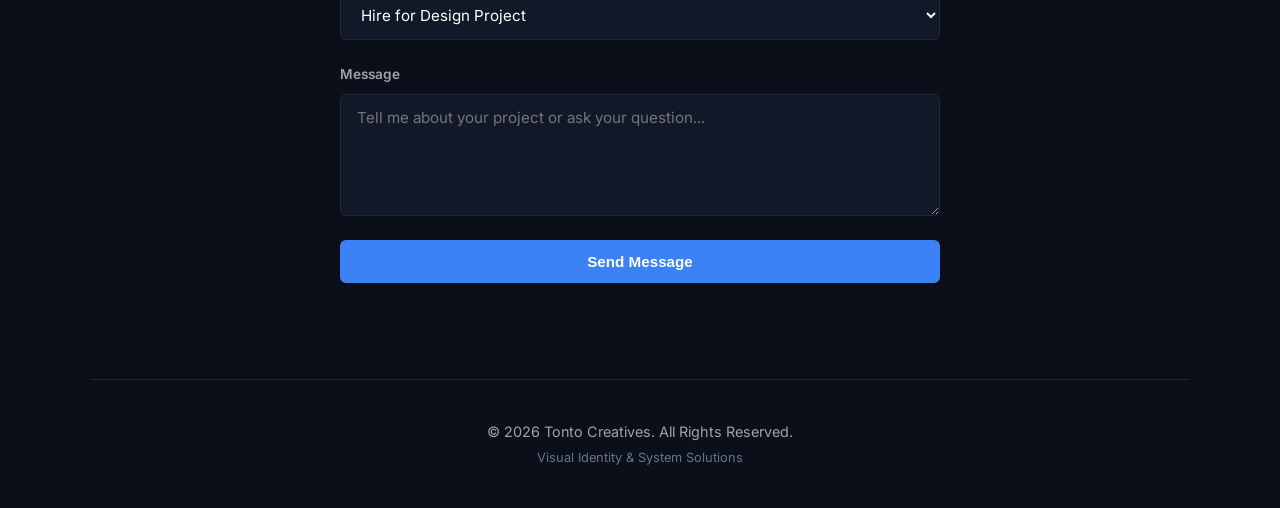
==== commit aa326787: "Fix banner image file path" ====
--- a/index.html
+++ b/index.html
@@ -43,6 +43,14 @@
             <a href="index.html#contact" class="nav-cta">Get in Touch</a>
         </div>
     </nav>
+    <!-- ============================================ -->
+    <!--                  TOP BANNER                  -->
+    <!-- ============================================ -->
+    <div class="top-banner-container">
+        <div class="top-banner">
+            <img src="images/your-banner-image.jpg" alt="Featured Graphic Design Banner">
+        </div>
+    </div>
 
 
     <!-- ============================================ -->
--- a/style.css
+++ b/style.css
@@ -725,4 +725,28 @@
         width: 64px;
         height: 64px;
     }
+}
+/* ==========================================================================
+   TOP BANNER SECTION
+   ========================================================================== */
+.top-banner-container {
+    max-width: 1100px;
+    margin: 2rem auto 0 auto;
+    padding: 0 1.5rem;
+}
+
+.top-banner {
+    width: 100%;
+    max-height: 400px;
+    border-radius: 10px;
+    overflow: hidden;
+    border: 1px solid var(--border-color);
+    box-shadow: 0 4px 20px rgba(0, 0, 0, 0.4);
+}
+
+.top-banner img {
+    width: 100%;
+    height: 100%;
+    object-fit: cover;
+    display: block;
 }
